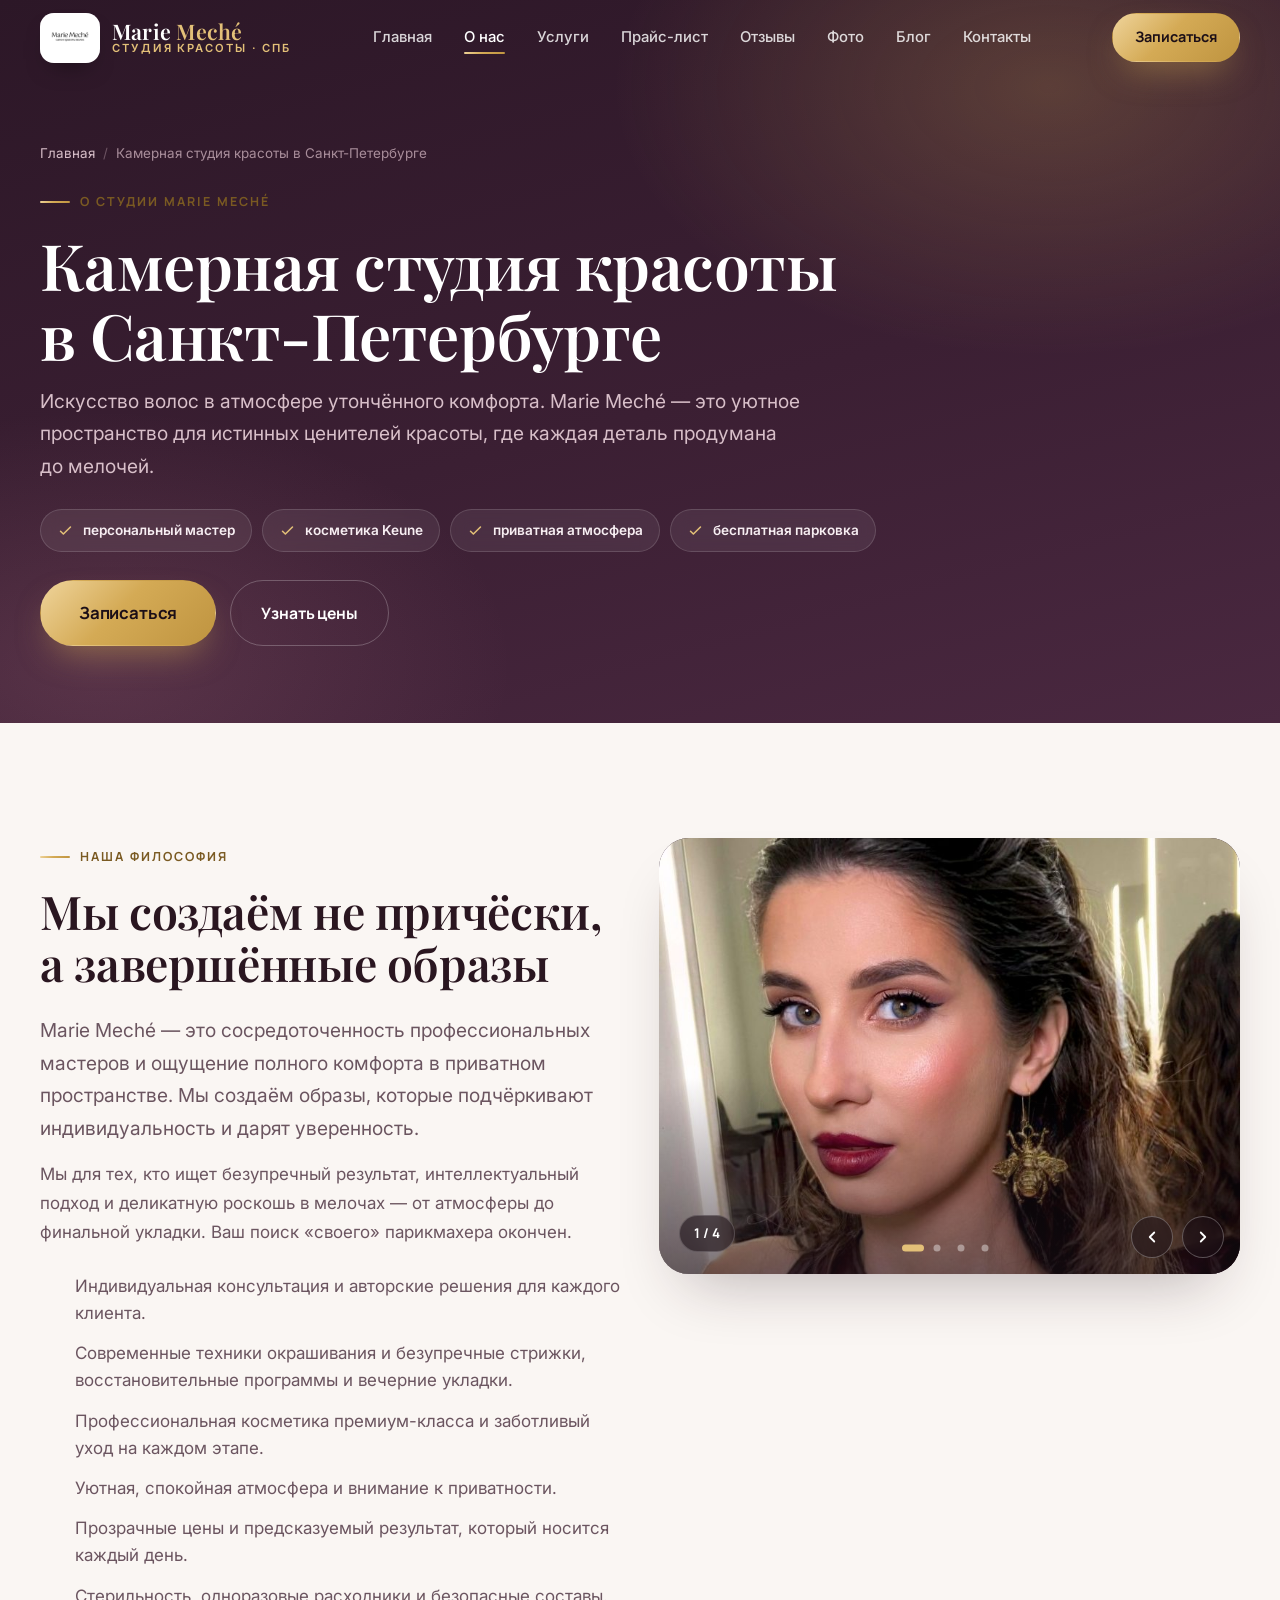
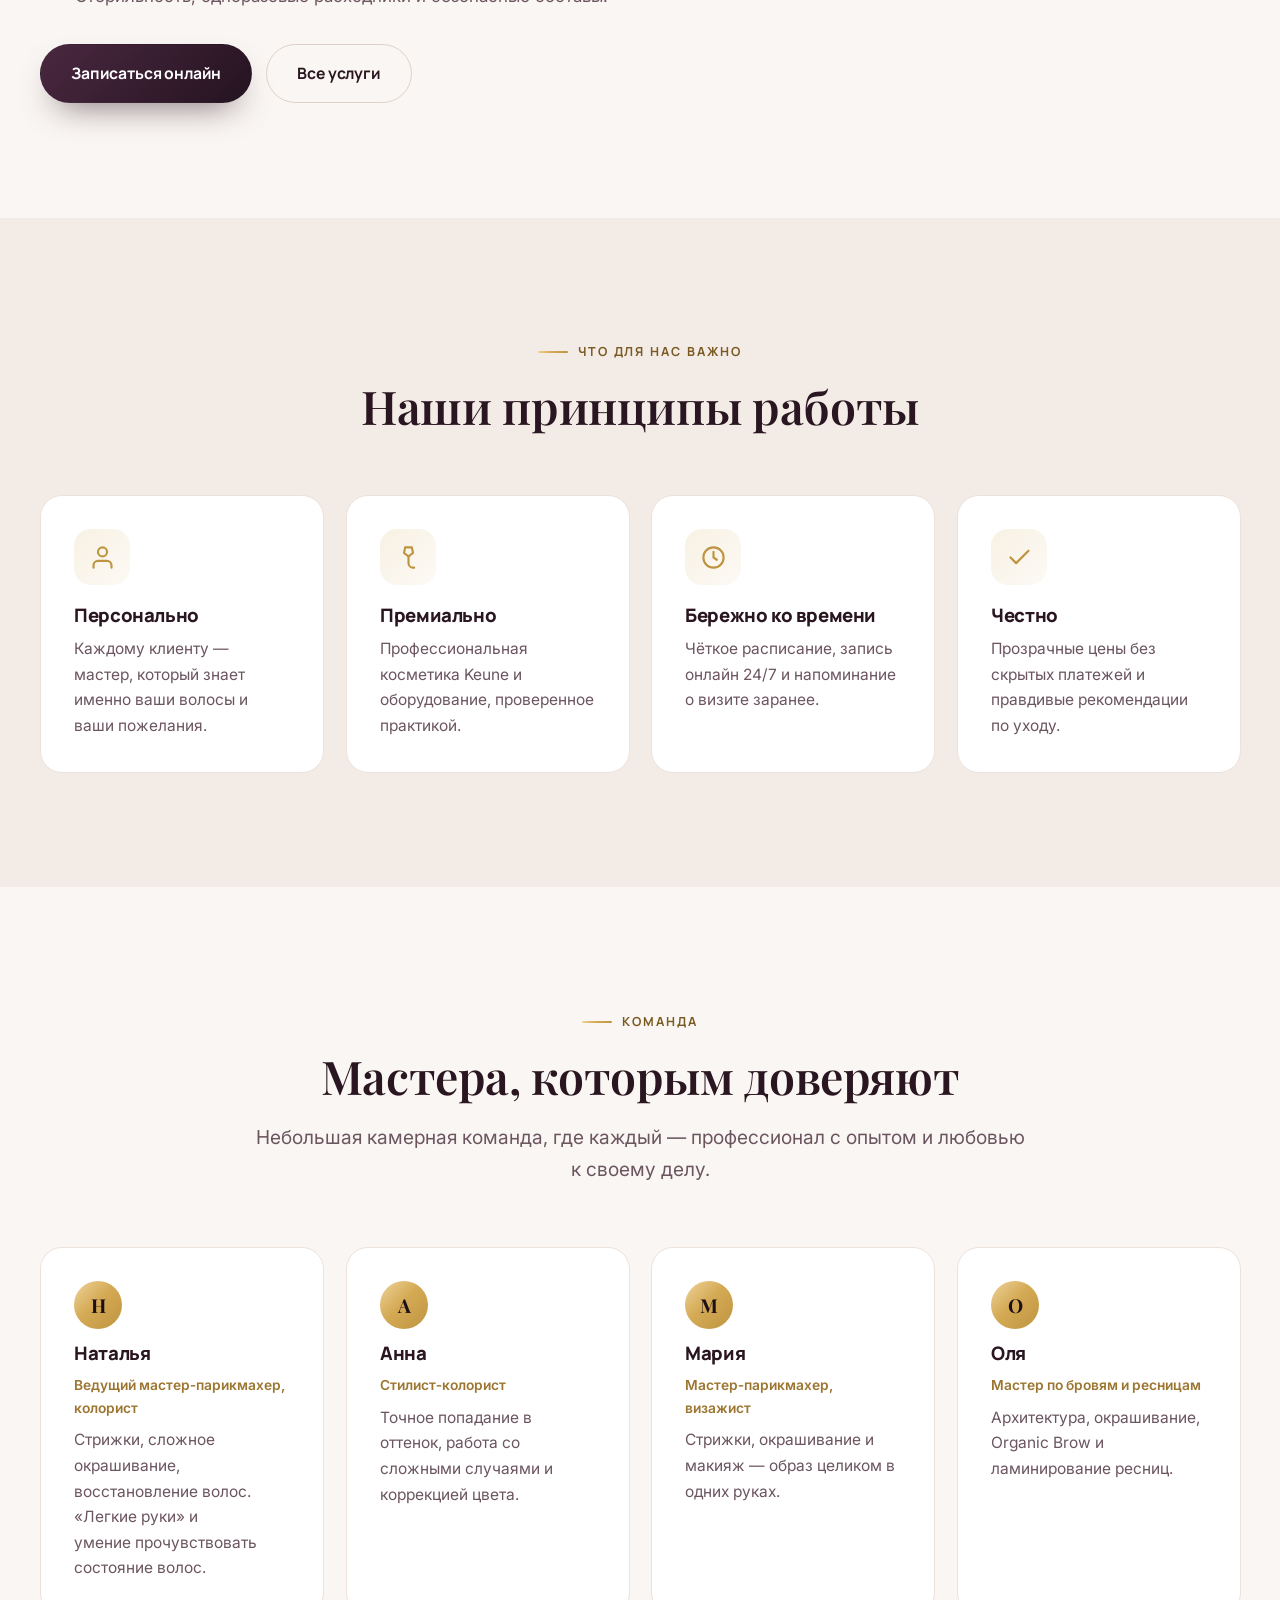
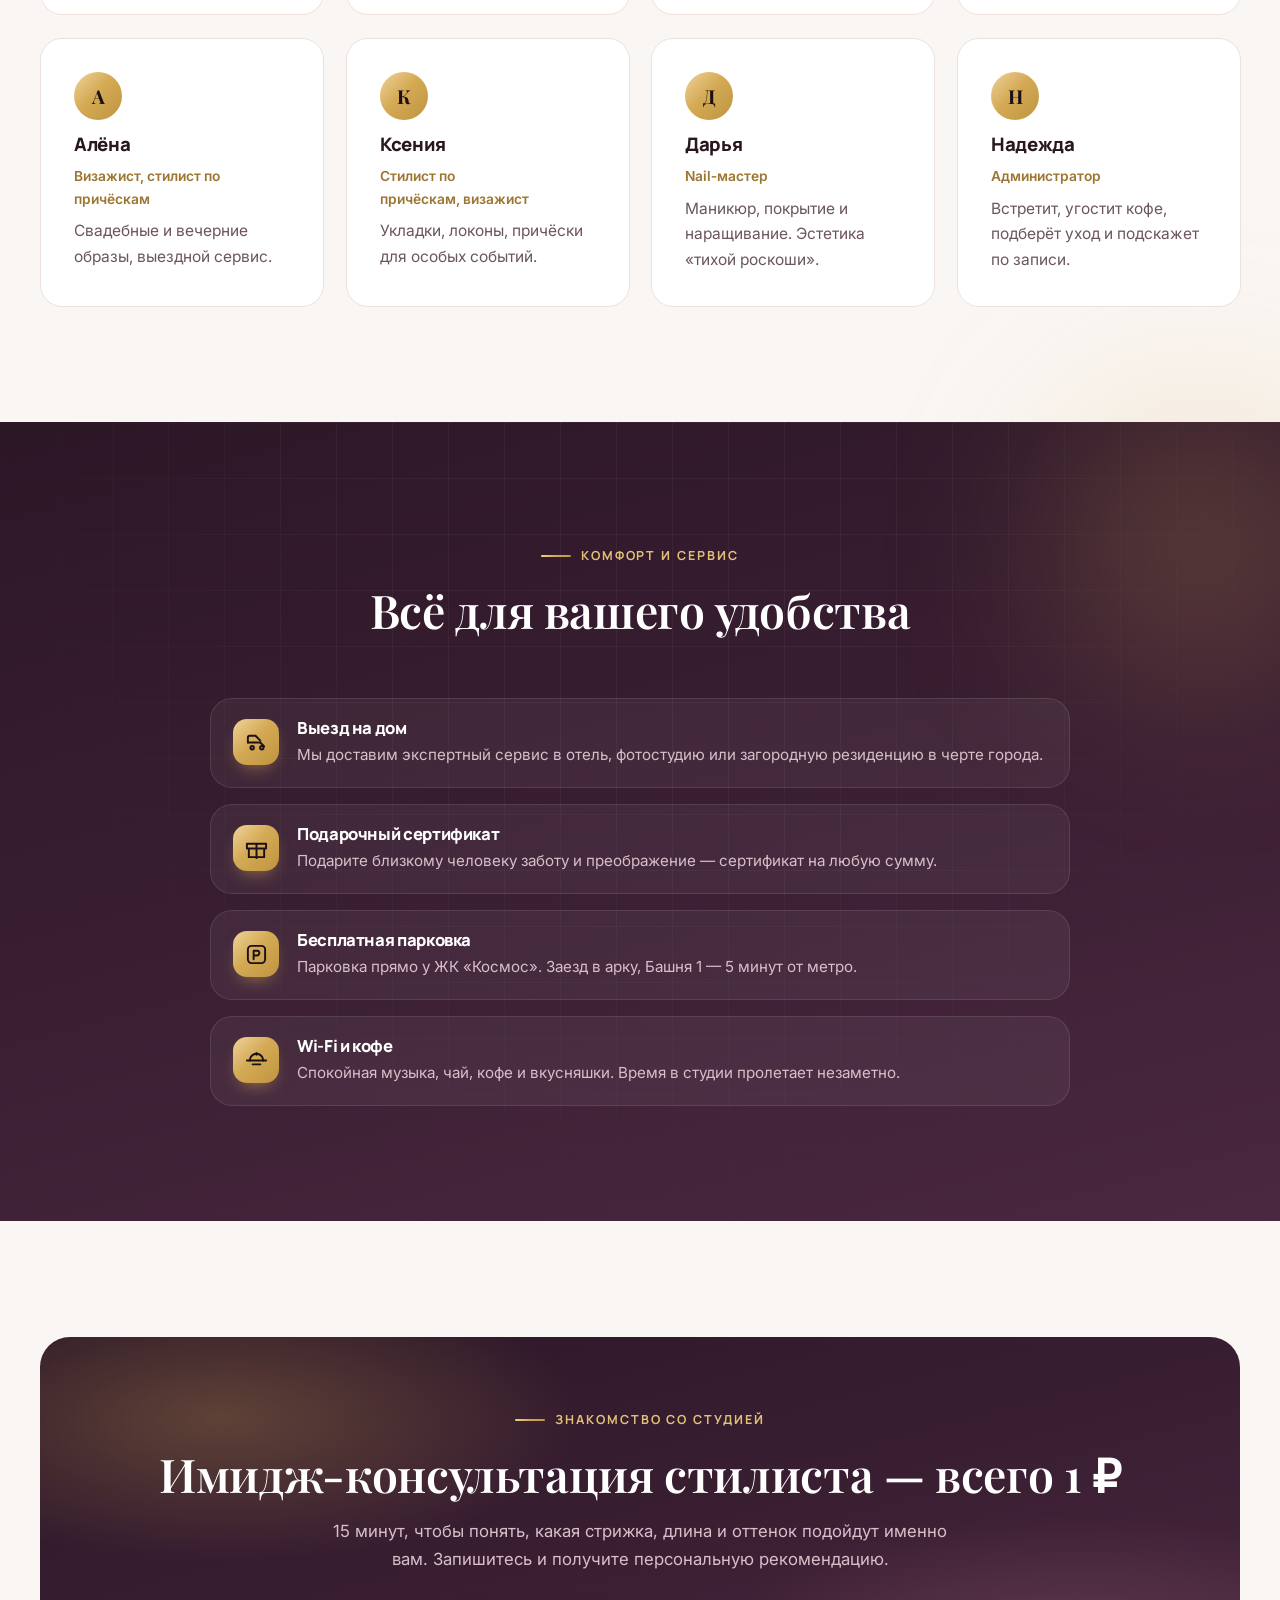
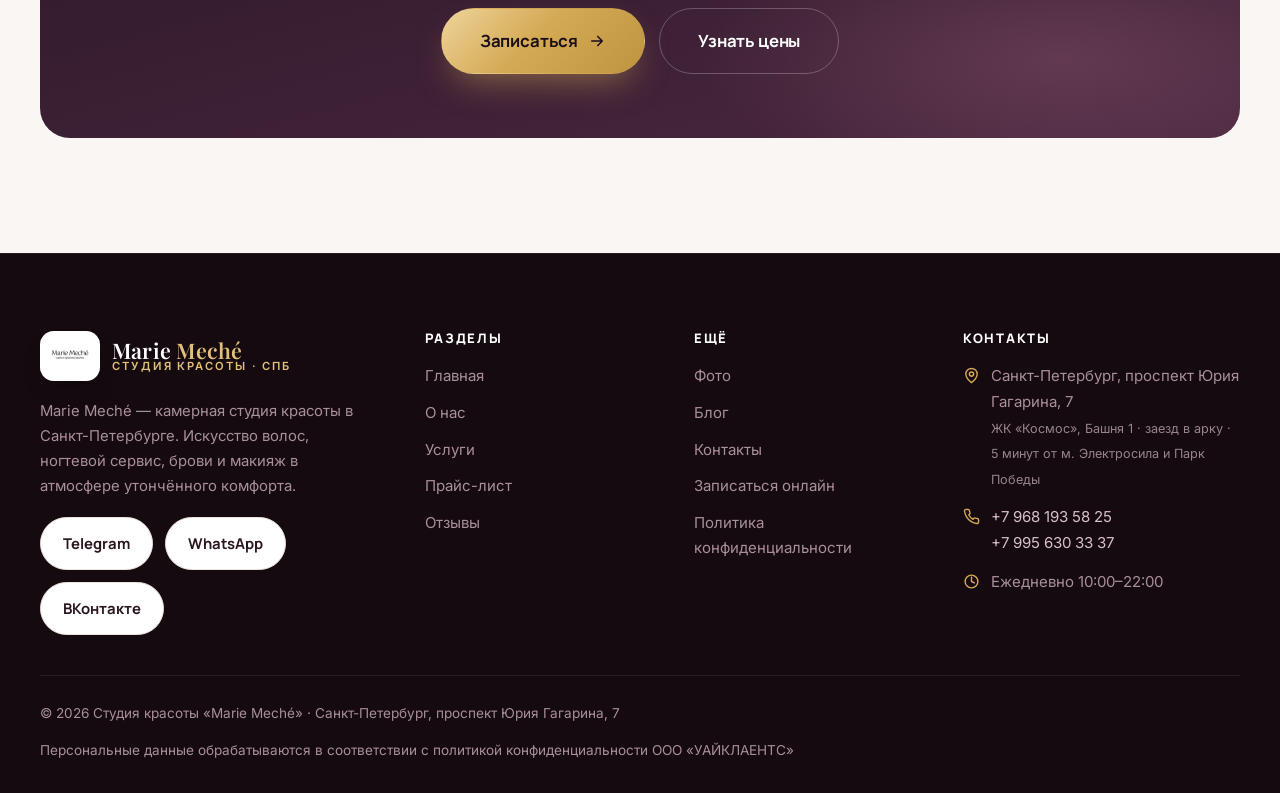
==== about.html @ 07f4637a "Marie Meche beauty studio website: pages, SEO, animations, booking form" ====
<!DOCTYPE html>
<html lang="ru">
<head>
  <meta charset="UTF-8">
  <meta name="viewport" content="width=device-width, initial-scale=1, viewport-fit=cover">
  <title>О студии красоты Marie Meché в Санкт-Петербурге — команда и философия</title>
  <meta name="description" content="О камерной студии красоты Marie Meché: философия, принципы работы, команда мастеров, премиальная косметика Keune, выезд мастера, парковка и сертификаты. Санкт-Петербург, пр. Юрия Гагарина, 7.">
  <meta name="theme-color" content="#1c0f17">
  <link rel="preconnect" href="https://fonts.googleapis.com">
  <link rel="preconnect" href="https://fonts.gstatic.com" crossorigin>
  <link href="https://fonts.googleapis.com/css2?family=Manrope:wght@500;600;700;800&family=Inter:wght@400;500;600;700&family=Playfair+Display:ital,wght@0,500;0,600;0,700;1,500&display=swap" rel="stylesheet">
  <link rel="stylesheet" href="css/style.css?v=20261015">
  <link rel="icon" href="img/logo.png">
  <link rel="apple-touch-icon" href="img/logo.png">
  <link rel="canonical" href="https://system785.github.io/marie-meche/about.html">
  <meta property="og:type" content="website">
  <meta property="og:site_name" content="Marie Meché — студия красоты в Санкт-Петербурге">
  <meta property="og:locale" content="ru_RU">
  <meta property="og:title" content="О студии красоты Marie Meché в Санкт-Петербурге — команда и философия">
  <meta property="og:description" content="О камерной студии красоты Marie Meché: философия, принципы работы, команда мастеров, премиальная косметика Keune, выезд мастера, парковка и сертификаты. Санкт-Петербург, пр. Юрия Гагарина, 7.">
  <meta property="og:url" content="https://system785.github.io/marie-meche/about.html">
  <meta property="og:image" content="https://system785.github.io/marie-meche/img/og-cover.jpg">
  <meta property="og:image:width" content="1200">
  <meta property="og:image:height" content="630">
  <meta property="og:image:alt" content="Студия красоты Marie Meché в Санкт-Петербурге">
  <meta name="twitter:card" content="summary_large_image">
  <meta name="twitter:title" content="О студии красоты Marie Meché в Санкт-Петербурге — команда и философия">
  <meta name="twitter:description" content="О камерной студии красоты Marie Meché: философия, принципы работы, команда мастеров, премиальная косметика Keune, выезд мастера, парковка и сертификаты. Санкт-Петербург, пр. Юрия Гагарина, 7.">
  <meta name="twitter:image" content="https://system785.github.io/marie-meche/img/og-cover.jpg">
  <script type="application/ld+json">
  {
    "@context": "https://schema.org",
    "@type": "AboutPage",
    "url": "https://system785.github.io/marie-meche/about.html",
    "name": "О студии красоты Marie Meché",
    "isPartOf": { "@id": "https://system785.github.io/marie-meche/#website" },
    "about": { "@id": "https://system785.github.io/marie-meche/#salon" }
  }
  </script>
</head>
<body>

<a class="skip-link" href="#main">Перейти к содержанию</a>
<div class="progress-bar" aria-hidden="true"></div>

<header class="header">
  <div class="container">
    <div class="header-inner">
      <a class="brand" href="index.html" aria-label="Marie Meché — студия красоты, на главную">
        <span class="brand-mark"><img src="img/logo.png" alt="Логотип студии красоты Marie Meché" width="46" height="46" decoding="async"></span>
        <span class="brand-text"><span class="brand-name">Marie <span class="accent">Meché</span></span><span class="brand-sub">студия красоты · СПб</span></span>
      </a>
      <nav class="nav" aria-label="Основная навигация">
        <a href="index.html">Главная</a><a href="about.html" class="active">О нас</a><a href="services.html">Услуги</a><a href="price.html">Прайс-лист</a><a href="reviews.html">Отзывы</a><a href="photo.html">Фото</a><a href="blog.html">Блог</a><a href="contacts.html">Контакты</a>
      </nav>
      <div class="header-cta">
        <a class="btn sm" href="request.html">Записаться</a>
        <button class="burger" type="button" aria-label="Открыть меню" aria-expanded="false" aria-controls="drawer">
          <span></span><span></span><span></span>
        </button>
      </div>
    </div>
  </div>
</header>

<nav class="drawer" id="drawer" aria-label="Мобильное меню">
  <a class="drawer-link" href="index.html">Главная</a><a class="drawer-link active" href="about.html">О нас</a><a class="drawer-link" href="services.html">Услуги</a><a class="drawer-link" href="price.html">Прайс-лист</a><a class="drawer-link" href="reviews.html">Отзывы</a><a class="drawer-link" href="photo.html">Фото</a><a class="drawer-link" href="blog.html">Блог</a><a class="drawer-link" href="contacts.html">Контакты</a>
  <a class="btn" href="request.html">Записаться онлайн</a>
  <div class="drawer-contacts">
    <a href="tel:+79681935825">+7 968 193 58 25</a><br>
    <a href="https://t.me/mariemechee">Telegram @mariemechee</a><br>
    <a href="https://wa.me/79956303337">WhatsApp</a>
  </div>
</nav>
<main id="main">
  <section class="page-hero">
    <div class="container">
      <nav class="crumbs" aria-label="Хлебные крошки"><a href="index.html">Главная</a><span class="sep">/</span><span>Камерная студия красоты в Санкт-Петербурге</span></nav>
      <span class="eyebrow">О студии Marie Meché</span>
      <h1>Камерная студия красоты в Санкт-Петербурге</h1>
      <p class="lead">Искусство волос в атмосфере утончённого комфорта. Marie Meché — это уютное пространство для истинных ценителей красоты, где каждая деталь продумана до мелочей.</p>
      <div class="fact-row"><span class="fact"><svg viewBox="0 0 24 24" fill="none" stroke="currentColor" stroke-width="2.2" stroke-linecap="round" stroke-linejoin="round"><path d="m5 13 4 4L19 7"/></svg>персональный мастер</span><span class="fact"><svg viewBox="0 0 24 24" fill="none" stroke="currentColor" stroke-width="2.2" stroke-linecap="round" stroke-linejoin="round"><path d="m5 13 4 4L19 7"/></svg>косметика Keune</span><span class="fact"><svg viewBox="0 0 24 24" fill="none" stroke="currentColor" stroke-width="2.2" stroke-linecap="round" stroke-linejoin="round"><path d="m5 13 4 4L19 7"/></svg>приватная атмосфера</span><span class="fact"><svg viewBox="0 0 24 24" fill="none" stroke="currentColor" stroke-width="2.2" stroke-linecap="round" stroke-linejoin="round"><path d="m5 13 4 4L19 7"/></svg>бесплатная парковка</span></div>
      <div class="btn-row"><a class="btn lg" href="request.html">Записаться</a><a class="btn ghost on-dark" href="price.html">Узнать цены</a></div>
    </div>
  </section>

  <section class="section">
    <div class="container">
      <div class="hostel-block">
        <div>
          <header class="section-head reveal left" style="margin-bottom:24px">
            <span class="eyebrow">Наша философия</span>
            <h2 class="section-title">Мы создаём не причёски, а завершённые образы</h2>
          </header>
          <p class="lead reveal left">Marie Meché — это сосредоточенность профессиональных мастеров и ощущение полного комфорта в приватном пространстве. Мы создаём образы, которые подчёркивают индивидуальность и дарят уверенность.</p>
          <p class="reveal left" style="margin-top:16px;color:var(--ink-2)">Мы для тех, кто ищет безупречный результат, интеллектуальный подход и деликатную роскошь в мелочах — от атмосферы до финальной укладки. Ваш поиск «своего» парикмахера окончен.</p>
          <ul class="check-list reveal left" data-stagger style="margin-top:26px"><li class='reveal right'>Индивидуальная консультация и авторские решения для каждого клиента.</li><li class='reveal right'>Современные техники окрашивания и безупречные стрижки, восстановительные программы и вечерние укладки.</li><li class='reveal right'>Профессиональная косметика премиум-класса и заботливый уход на каждом этапе.</li><li class='reveal right'>Уютная, спокойная атмосфера и внимание к приватности.</li><li class='reveal right'>Прозрачные цены и предсказуемый результат, который носится каждый день.</li><li class='reveal right'>Стерильность, одноразовые расходники и безопасные составы.</li></ul>
          <div class="btn-row reveal left" style="--d:220ms">
            <a class="btn dark-btn" href="request.html">Записаться онлайн</a>
            <a class="btn ghost" href="services.html">Все услуги</a>
          </div>
        </div>
        <div class="gallery reveal right" style="--d:160ms">
          <div class="gallery-track">
            <div class="gallery-slide"><img src="img/salon-3.jpg" alt="Интерьер студии красоты Marie Meché" loading="lazy"></div>
            <div class="gallery-slide"><img src="img/salon-5.jpg" alt="Рабочее место мастера в Marie Meché" loading="lazy"></div>
            <div class="gallery-slide"><img src="img/salon-6.jpg" alt="Зона красоты студии Marie Meché" loading="lazy"></div>
            <div class="gallery-slide"><img src="img/salon-1.jpg" alt="Атмосфера студии Marie Meché" loading="lazy"></div>
          </div>
          <span class="gallery-count">1 / 4</span>
          <div class="gallery-dots"></div>
          <div class="gallery-nav">
            <button class="g-btn g-prev" type="button" aria-label="Предыдущий слайд"><svg viewBox="0 0 24 24" fill="none" stroke="currentColor" stroke-width="2.4" stroke-linecap="round" stroke-linejoin="round"><path d="m15 18-6-6 6-6"/></svg></button>
            <button class="g-btn g-next" type="button" aria-label="Следующий слайд"><svg viewBox="0 0 24 24" fill="none" stroke="currentColor" stroke-width="2.4" stroke-linecap="round" stroke-linejoin="round"><path d="m9 6 6 6-6 6"/></svg></button>
          </div>
        </div>
      </div>
    </div>
  </section>

  <section class="section alt">
    <div class="container">
      <header class="section-head center reveal">
        <span class="eyebrow center">Что для нас важно</span>
        <h2 class="section-title">Наши принципы работы</h2>
      </header>
      <div class="grid grid-4" data-stagger">
        <article class="card reveal"><span class="icon"><svg viewBox="0 0 24 24" fill="none" stroke="currentColor" stroke-width="1.9" stroke-linecap="round" stroke-linejoin="round"><path d="M20 21v-2a4 4 0 0 0-4-4H8a4 4 0 0 0-4 4v2"/><circle cx="12" cy="7" r="4"/></svg></span><h3>Персонально</h3><p>Каждому клиенту — мастер, который знает именно ваши волосы и ваши пожелания.</p></article>
        <article class="card reveal"><span class="icon"><svg viewBox="0 0 24 24" fill="none" stroke="currentColor" stroke-width="1.9" stroke-linecap="round" stroke-linejoin="round"><path d="M9 3h6l1 5-4 3-4-3 1-5Z"/><path d="M12 11v6a4 4 0 0 0 4 4h1"/></svg></span><h3>Премиально</h3><p>Профессиональная косметика Keune и оборудование, проверенное практикой.</p></article>
        <article class="card reveal"><span class="icon"><svg viewBox="0 0 24 24" fill="none" stroke="currentColor" stroke-width="1.9" stroke-linecap="round" stroke-linejoin="round"><circle cx="12" cy="12" r="9"/><path d="M12 7v5l3 2"/></svg></span><h3>Бережно ко времени</h3><p>Чёткое расписание, запись онлайн 24/7 и напоминание о визите заранее.</p></article>
        <article class="card reveal"><span class="icon"><svg viewBox="0 0 24 24" fill="none" stroke="currentColor" stroke-width="1.9" stroke-linecap="round" stroke-linejoin="round"><path d="M20 6 9 17l-5-5"/></svg></span><h3>Честно</h3><p>Прозрачные цены без скрытых платежей и правдивые рекомендации по уходу.</p></article>
      </div>
    </div>
  </section>

  <section class="section">
    <div class="container">
      <header class="section-head center reveal">
        <span class="eyebrow center">Команда</span>
        <h2 class="section-title">Мастера, которым доверяют</h2>
        <p class="lead">Небольшая камерная команда, где каждый — профессионал с опытом и любовью к своему делу.</p>
      </header>
      <div class="grid grid-4" data-stagger><article class="card reveal">
          <span class="review-ava" style="margin-bottom:14px">Н</span>
          <h3>Наталья</h3>
          <p style="color:var(--amber-700);font-weight:600;font-size:.86rem;margin-bottom:8px">Ведущий мастер‑парикмахер, колорист</p>
          <p>Стрижки, сложное окрашивание, восстановление волос. «Легкие руки» и умение прочувствовать состояние волос.</p>
        </article><article class="card reveal">
          <span class="review-ava" style="margin-bottom:14px">А</span>
          <h3>Анна</h3>
          <p style="color:var(--amber-700);font-weight:600;font-size:.86rem;margin-bottom:8px">Стилист‑колорист</p>
          <p>Точное попадание в оттенок, работа со сложными случаями и коррекцией цвета.</p>
        </article><article class="card reveal">
          <span class="review-ava" style="margin-bottom:14px">М</span>
          <h3>Мария</h3>
          <p style="color:var(--amber-700);font-weight:600;font-size:.86rem;margin-bottom:8px">Мастер‑парикмахер, визажист</p>
          <p>Стрижки, окрашивание и макияж — образ целиком в одних руках.</p>
        </article><article class="card reveal">
          <span class="review-ava" style="margin-bottom:14px">О</span>
          <h3>Оля</h3>
          <p style="color:var(--amber-700);font-weight:600;font-size:.86rem;margin-bottom:8px">Мастер по бровям и ресницам</p>
          <p>Архитектура, окрашивание, Organic Brow и ламинирование ресниц.</p>
        </article><article class="card reveal">
          <span class="review-ava" style="margin-bottom:14px">А</span>
          <h3>Алёна</h3>
          <p style="color:var(--amber-700);font-weight:600;font-size:.86rem;margin-bottom:8px">Визажист, стилист по причёскам</p>
          <p>Свадебные и вечерние образы, выездной сервис.</p>
        </article><article class="card reveal">
          <span class="review-ava" style="margin-bottom:14px">К</span>
          <h3>Ксения</h3>
          <p style="color:var(--amber-700);font-weight:600;font-size:.86rem;margin-bottom:8px">Стилист по причёскам, визажист</p>
          <p>Укладки, локоны, причёски для особых событий.</p>
        </article><article class="card reveal">
          <span class="review-ava" style="margin-bottom:14px">Д</span>
          <h3>Дарья</h3>
          <p style="color:var(--amber-700);font-weight:600;font-size:.86rem;margin-bottom:8px">Nail‑мастер</p>
          <p>Маникюр, покрытие и наращивание. Эстетика «тихой роскоши».</p>
        </article><article class="card reveal">
          <span class="review-ava" style="margin-bottom:14px">Н</span>
          <h3>Надежда</h3>
          <p style="color:var(--amber-700);font-weight:600;font-size:.86rem;margin-bottom:8px">Администратор</p>
          <p>Встретит, угостит кофе, подберёт уход и подскажет по записи.</p>
        </article></div>
    </div>
  </section>

  <section class="section dark grid-texture">
    <span class="glow amber" style="width:400px;height:400px;top:-80px;right:-120px;" aria-hidden="true"></span>
    <div class="container">
      <header class="section-head center reveal">
        <span class="eyebrow center">Комфорт и сервис</span>
        <h2 class="section-title">Всё для вашего удобства</h2>
      </header>
      <div class="feature-list" data-stagger style="max-width:860px;margin-inline:auto"><div class="feature reveal">
          <span class="feature-icon"><svg viewBox="0 0 24 24" fill="none" stroke="currentColor" stroke-width="2" stroke-linecap="round" stroke-linejoin="round"><path d="M3 12h13l4 4"/><path d="M3 12V7a2 2 0 0 1 2-2h6l5 5"/><circle cx="7.5" cy="17.5" r="1.8"/><circle cx="17.5" cy="17.5" r="1.8"/></svg></span>
          <div><h3>Выезд на дом</h3><p>Мы доставим экспертный сервис в отель, фотостудию или загородную резиденцию в черте города.</p></div>
        </div><div class="feature reveal">
          <span class="feature-icon"><svg viewBox="0 0 24 24" fill="none" stroke="currentColor" stroke-width="2" stroke-linecap="round" stroke-linejoin="round"><path d="M20 12v9H4v-9M2 7h20v5H2zM12 22V7"/></svg></span>
          <div><h3>Подарочный сертификат</h3><p>Подарите близкому человеку заботу и преображение — сертификат на любую сумму.</p></div>
        </div><div class="feature reveal">
          <span class="feature-icon"><svg viewBox="0 0 24 24" fill="none" stroke="currentColor" stroke-width="2" stroke-linecap="round" stroke-linejoin="round"><rect x="3" y="3" width="18" height="18" rx="4"/><path d="M9 17V8h3.5a2.5 2.5 0 0 1 0 5H9"/></svg></span>
          <div><h3>Бесплатная парковка</h3><p>Парковка прямо у ЖК «Космос». Заезд в арку, Башня 1 — 5 минут от метро.</p></div>
        </div><div class="feature reveal">
          <span class="feature-icon"><svg viewBox="0 0 24 24" fill="none" stroke="currentColor" stroke-width="2" stroke-linecap="round" stroke-linejoin="round"><path d="M5 12a7 7 0 0 1 14 0"/><path d="M2 12h20"/><path d="M8 16h8"/><path d="M12 4v2"/></svg></span>
          <div><h3>Wi-Fi и кофе</h3><p>Спокойная музыка, чай, кофе и вкусняшки. Время в студии пролетает незаметно.</p></div>
        </div></div>
    </div>
  </section>

  <section class="section">
    <div class="container">
      <div class="cta-band reveal zoom">
        <span class="eyebrow center">Знакомство со студией</span>
        <h2>Имидж-консультация стилиста — всего 1 ₽</h2>
        <p>15 минут, чтобы понять, какая стрижка, длина и оттенок подойдут именно вам. Запишитесь и получите персональную рекомендацию.</p>
        <div class="btn-row center">
          <a class="btn lg" href="request.html">Записаться
            <svg viewBox="0 0 24 24" fill="none" stroke="currentColor" stroke-width="2.2" stroke-linecap="round" stroke-linejoin="round"><path d="M5 12h14M13 6l6 6-6 6"/></svg>
          </a>
          <a class="btn lg ghost on-dark" href="price.html">Узнать цены</a>
        </div>
      </div>
    </div>
  </section>
</main>

<footer class="footer">
  <div class="container">
    <div class="footer-grid">
      <div>
        <a class="brand" href="index.html" aria-label="Marie Meché — студия красоты, на главную">
        <span class="brand-mark"><img src="img/logo.png" alt="Логотип студии красоты Marie Meché" width="46" height="46" decoding="async"></span>
        <span class="brand-text"><span class="brand-name">Marie <span class="accent">Meché</span></span><span class="brand-sub">студия красоты · СПб</span></span>
      </a>
        <p class="footer-about">Marie Meché — камерная студия красоты в Санкт-Петербурге. Искусство волос, ногтевой сервис, брови и макияж в атмосфере утончённого комфорта.</p>
        <div class="socials" style="margin-top:18px">
          <a class="social-btn" href="https://t.me/mariemechee" target="_blank" rel="noopener">Telegram</a>
          <a class="social-btn" href="https://wa.me/79956303337" target="_blank" rel="noopener">WhatsApp</a>
          <a class="social-btn" href="https://vk.ru/marie_meche" target="_blank" rel="noopener">ВКонтакте</a>
        </div>
      </div>

      <div>
        <h3>Разделы</h3>
        <div class="footer-links"><a href="index.html">Главная</a><a href="about.html">О нас</a><a href="services.html">Услуги</a><a href="price.html">Прайс-лист</a><a href="reviews.html">Отзывы</a></div>
      </div>

      <div>
        <h3>Ещё</h3>
        <div class="footer-links"><a href="photo.html">Фото</a><a href="blog.html">Блог</a><a href="contacts.html">Контакты</a><a href="request.html">Записаться онлайн</a><a href="privacy.html">Политика конфиденциальности</a></div>
      </div>

      <div>
        <h3>Контакты</h3>
        <div class="footer-contact">
          <div class="fc-row">
            <svg viewBox="0 0 24 24" fill="none" stroke="currentColor" stroke-width="2" stroke-linecap="round" stroke-linejoin="round"><path d="M20 10c0 6-8 12-8 12s-8-6-8-12a8 8 0 0 1 16 0Z"/><circle cx="12" cy="10" r="3"/></svg>
            <span>Санкт-Петербург, проспект Юрия Гагарина, 7<br><span class="muted" style="font-size:.84em">ЖК «Космос», Башня 1 · заезд в арку · 5 минут от м. Электросила и Парк Победы</span></span>
          </div>
          <div class="fc-row">
            <svg viewBox="0 0 24 24" fill="none" stroke="currentColor" stroke-width="2" stroke-linecap="round" stroke-linejoin="round"><path d="M22 16.9v3a2 2 0 0 1-2.2 2 19.8 19.8 0 0 1-8.6-3.1 19.5 19.5 0 0 1-6-6A19.8 19.8 0 0 1 2.1 4.2 2 2 0 0 1 4.1 2h3a2 2 0 0 1 2 1.7c.1 1 .4 1.9.7 2.8a2 2 0 0 1-.5 2.1L8.1 9.9a16 16 0 0 0 6 6l1.3-1.3a2 2 0 0 1 2.1-.4c.9.3 1.8.6 2.8.7a2 2 0 0 1 1.7 2Z"/></svg>
            <span><a href="tel:+79681935825">+7 968 193 58 25</a><br><a href="tel:+79956303337">+7 995 630 33 37</a></span>
          </div>
          <div class="fc-row">
            <svg viewBox="0 0 24 24" fill="none" stroke="currentColor" stroke-width="2" stroke-linecap="round" stroke-linejoin="round"><path d="M12 6v6l4 2"/><circle cx="12" cy="12" r="9"/></svg>
            <span>Ежедневно 10:00–22:00</span>
          </div>
        </div>
      </div>
    </div>

    <div class="footer-bottom">
      <span>© <span data-year>2026</span> Студия красоты «Marie Meché» · Санкт-Петербург, проспект Юрия Гагарина, 7</span>
      <span>Персональные данные обрабатываются в соответствии с <a href="privacy.html">политикой конфиденциальности</a> ООО «УАЙКЛАЕНТС»</span>
    </div>
  </div>
</footer>

<div class="float-cta" aria-label="Быстрая запись">
  <a class="btn" href="request.html">Записаться</a>
  <a class="btn ghost" href="tel:+79681935825">Позвонить</a>
</div>

<button class="to-top" type="button" aria-label="Наверх">
  <svg viewBox="0 0 24 24" fill="none" stroke="currentColor" stroke-width="2.4" stroke-linecap="round" stroke-linejoin="round"><path d="m6 15 6-6 6 6"/></svg>
</button>

<script src="js/main.js?v=20261015"></script>
</body>
</html>
---- css/style.css ----
/* ==========================================================================
   MARIE MECHÉ — студия красоты · Санкт-Петербург
   Палитра: глубокий сливовый + шампанское золото
   ========================================================================== */

/* ---------- 1. Токены ---------- */
:root {
  /* Слива / основной тёмный */
  --night-950: #150a10;
  --night-900: #1c0f17;
  --night-850: #241320;
  --night-800: #2c1727;
  --night-700: #3b1f33;
  --night-600: #4a2840;
  --night-500: #5c334f;

  /* Золото — акцент */
  --amber-800: #7a5a22;
  --amber-700: #9c7630;
  --amber-600: #bf9440;
  --amber-500: #d4aa55;
  --amber-400: #e3c078;
  --amber-300: #efd49b;

  /* Розовый/пудровый вторичный */
  --sky-500: #c47e93;
  --sky-400: #dba3b3;

  /* Светлые поверхности */
  --bg: #faf6f3;
  --bg-2: #f3ebe6;
  --surface: #ffffff;
  --surface-2: #fdfaf8;
  --line: #ece1db;
  --line-strong: #ded0c8;

  /* Текст */
  --ink: #2a1620;
  --ink-2: #6b5560;
  --ink-3: #97848d;
  --on-dark: #f7eef2;
  --on-dark-2: #d8bfc9;
  --on-dark-3: #a98e9b;

  /* Градиенты */
  --grad-amber: linear-gradient(135deg, #efd49b 0%, #d4aa55 45%, #bf9440 100%);
  --grad-night: linear-gradient(165deg, #2c1727 0%, #3b1f33 55%, #4a2840 100%);
  --grad-sky: linear-gradient(135deg, #dba3b3, #c47e93);
  --grad-ink: linear-gradient(135deg, #4a2840, #241320);

  /* Тени */
  --sh-sm: 0 2px 8px -2px rgba(42, 22, 32, .08);
  --sh-md: 0 14px 34px -14px rgba(42, 22, 32, .18);
  --sh-lg: 0 32px 64px -28px rgba(42, 22, 32, .32);
  --sh-amber: 0 16px 34px -12px rgba(212, 170, 85, .55);
  --sh-dark: 0 30px 70px -30px rgba(0, 0, 0, .75);

  /* Форма */
  --r-sm: 12px;
  --r-md: 16px;
  --r-lg: 22px;
  --r-xl: 30px;
  --r-pill: 999px;

  /* Кинематографичная кривая */
  --ease: cubic-bezier(.16, 1, .3, 1);
  --ease-back: cubic-bezier(.34, 1.56, .64, 1);

  --container: 1200px;
  --header-h: 76px;

  --font-display: "Manrope", "Segoe UI", system-ui, sans-serif;
  --font-body: "Inter", "Segoe UI", system-ui, -apple-system, sans-serif;
  --font-serif: "Playfair Display", "Georgia", "Times New Roman", serif;
}

/* ---------- 2. Сброс и база ---------- */
*,
*::before,
*::after { box-sizing: border-box; }

* { margin: 0; }

html {
  -webkit-text-size-adjust: 100%;
  scroll-behavior: smooth;
  scroll-padding-top: calc(var(--header-h) + 16px);
  overflow-x: hidden;
}

body {
  font-family: var(--font-body);
  font-size: 17px;
  line-height: 1.7;
  color: var(--ink);
  background: var(--bg);
  -webkit-font-smoothing: antialiased;
  -moz-osx-font-smoothing: grayscale;
  overflow-x: hidden;
  animation: pageIn .7s var(--ease) both;
}

@keyframes pageIn {
  from { opacity: 0; transform: translateY(10px); }
  to   { opacity: 1; transform: none; }
}

img, svg, picture, video { display: block; max-width: 100%; }

a { color: inherit; text-decoration: none; }

button, input, select, textarea { font: inherit; color: inherit; }

ul, ol { padding: 0; list-style: none; }

::selection { background: var(--amber-400); color: var(--night-900); }

/* Аккуратный скроллбар */
::-webkit-scrollbar { width: 11px; height: 11px; }
::-webkit-scrollbar-track { background: var(--bg-2); }
::-webkit-scrollbar-thumb {
  background: linear-gradient(var(--night-600), var(--night-800));
  border-radius: 99px;
  border: 3px solid var(--bg-2);
}
::-webkit-scrollbar-thumb:hover { background: var(--amber-500); }

/* ---------- 3. Типографика ---------- */
h1, h2, h3, h4, h5 {
  font-family: var(--font-display);
  font-weight: 800;
  line-height: 1.12;
  letter-spacing: -.022em;
  color: var(--ink);
  text-wrap: balance;
}

h1 { font-size: clamp(2.15rem, 5.4vw, 4rem); }
h2 { font-size: clamp(1.75rem, 3.9vw, 2.9rem); }
h3 { font-size: clamp(1.2rem, 2.2vw, 1.5rem); }
h4 { font-size: 1.1rem; }

p { text-wrap: pretty; }

strong { font-weight: 700; color: var(--ink); }

.eyebrow {
  display: inline-flex;
  align-items: center;
  gap: 10px;
  font-family: var(--font-display);
  font-size: .78rem;
  font-weight: 700;
  letter-spacing: .16em;
  text-transform: uppercase;
  color: var(--amber-800);
  margin-bottom: 18px;
}
.eyebrow::before {
  content: "";
  width: 30px;
  height: 2px;
  background: var(--grad-amber);
  border-radius: 2px;
}
.eyebrow.center { justify-content: center; }

.accent { color: var(--amber-500); }
.lead {
  font-size: clamp(1.02rem, 1.5vw, 1.2rem);
  line-height: 1.7;
  color: var(--ink-2);
}

.section-title { margin-bottom: 18px; }
.section-head { max-width: 780px; margin-bottom: clamp(38px, 5vw, 62px); }
.section-head.center { margin-inline: auto; text-align: center; }
.section-head.center .lead { margin-inline: auto; }

/* ---------- 4. Раскладка ---------- */
.container {
  width: min(var(--container), 100% - 44px);
  margin-inline: auto;
}
.container.narrow { width: min(860px, 100% - 44px); }

.section { padding: clamp(68px, 9vw, 128px) 0; position: relative; }
.section.tight { padding: clamp(50px, 6vw, 84px) 0; }

.dark {
  background: var(--grad-night);
  color: var(--on-dark-2);
}
.dark h1, .dark h2, .dark h3, .dark h4, .dark strong { color: #fff; }
.dark .lead { color: var(--on-dark-2); }
.dark .eyebrow { color: var(--amber-400); }

.alt { background: var(--bg-2); }

/* Декоративные «совиные» глаза / свечения */
.glow {
  position: absolute;
  border-radius: 50%;
  filter: blur(90px);
  opacity: .5;
  pointer-events: none;
  z-index: 0;
}
.glow.amber { background: radial-gradient(circle, rgba(212,170,85,.75), transparent 68%); }
.glow.sky   { background: radial-gradient(circle, rgba(196,126,147,.6), transparent 68%); }

.section > .container { position: relative; z-index: 1; }

/* Тонкая сетка-текстура */
.grid-texture::before {
  content: "";
  position: absolute;
  inset: 0;
  background-image:
    linear-gradient(rgba(255,255,255,.045) 1px, transparent 1px),
    linear-gradient(90deg, rgba(255,255,255,.045) 1px, transparent 1px);
  background-size: 56px 56px;
  mask-image: radial-gradient(ellipse at 50% 0%, #000 30%, transparent 78%);
  pointer-events: none;
}

/* ---------- 5. Кнопки ---------- */
.btn {
  --btn-bg: var(--grad-amber);
  display: inline-flex;
  align-items: center;
  justify-content: center;
  gap: 10px;
  padding: 15px 30px;
  border: 1px solid transparent;
  border-radius: var(--r-pill);
  background: var(--btn-bg);
  color: var(--night-900);
  font-family: var(--font-display);
  font-weight: 700;
  font-size: .98rem;
  letter-spacing: -.01em;
  cursor: pointer;
  position: relative;
  overflow: hidden;
  isolation: isolate;
  transition: transform .45s var(--ease), box-shadow .45s var(--ease), background .4s var(--ease), color .3s;
  box-shadow: var(--sh-amber);
}
.btn svg { width: 18px; height: 18px; flex: none; }
.btn::after {
  content: "";
  position: absolute;
  inset: 0;
  z-index: -1;
  background: linear-gradient(120deg, transparent 25%, rgba(255,255,255,.55) 50%, transparent 75%);
  transform: translateX(-120%);
  transition: transform .8s var(--ease);
}
.btn:hover { transform: translateY(-3px); box-shadow: 0 22px 40px -14px rgba(212,170,85,.7); }
.btn:hover::after { transform: translateX(120%); }
.btn:active { transform: translateY(-1px) scale(.985); }

.btn.ghost {
  --btn-bg: transparent;
  color: var(--ink);
  border-color: var(--line-strong);
  box-shadow: none;
  background: transparent;
}
.btn.ghost:hover {
  border-color: var(--amber-500);
  color: var(--amber-700);
  box-shadow: 0 12px 26px -14px rgba(212,170,85,.6);
  background: rgba(212,170,85,.07);
}

.dark .btn.ghost,
.btn.ghost.on-dark {
  color: #fff;
  border-color: rgba(255,255,255,.24);
}
.dark .btn.ghost:hover,
.btn.ghost.on-dark:hover {
  background: rgba(255,255,255,.09);
  border-color: var(--amber-400);
  color: var(--amber-300);
}

.btn.dark-btn {
  --btn-bg: var(--grad-ink);
  color: #fff;
  box-shadow: 0 16px 34px -16px rgba(42,22,32,.7);
}
.btn.dark-btn:hover { box-shadow: 0 22px 44px -18px rgba(42,22,32,.8); }

.btn.sm { padding: 11px 22px; font-size: .9rem; }
.btn.lg { padding: 18px 38px; font-size: 1.05rem; }
.btn.block { width: 100%; }

.btn-row {
  display: flex;
  flex-wrap: wrap;
  gap: 14px;
  margin-top: 34px;
}
.btn-row.center { justify-content: center; }

/* Ссылка-стрелка */
.link-arrow {
  display: inline-flex;
  align-items: center;
  gap: 8px;
  font-family: var(--font-display);
  font-weight: 700;
  font-size: .95rem;
  color: var(--amber-600);
  transition: gap .35s var(--ease), color .3s;
}
.link-arrow svg { width: 17px; height: 17px; transition: transform .35s var(--ease); }
.link-arrow:hover { gap: 13px; color: var(--amber-500); }
.link-arrow:hover svg { transform: translateX(3px); }

/* ---------- 6. Шапка ---------- */
.progress-bar {
  position: fixed;
  top: 0; left: 0;
  height: 3px;
  width: 100%;
  transform-origin: 0 50%;
  transform: scaleX(0);
  background: var(--grad-amber);
  z-index: 200;
  box-shadow: 0 0 12px rgba(212,170,85,.7);
}

.header {
  position: fixed;
  top: 0; left: 0; right: 0;
  z-index: 150;
  height: var(--header-h);
  display: flex;
  align-items: center;
  transition: background .45s var(--ease), box-shadow .45s var(--ease), height .45s var(--ease), border-color .45s;
  border-bottom: 1px solid transparent;
}
.header::before {
  content: "";
  position: absolute;
  inset: 0;
  background: rgba(28, 15, 23, .72);
  backdrop-filter: blur(16px) saturate(150%);
  -webkit-backdrop-filter: blur(16px) saturate(150%);
  opacity: 0;
  transition: opacity .45s var(--ease);
}
.header.solid { border-bottom-color: rgba(255,255,255,.08); box-shadow: 0 12px 40px -24px rgba(0,0,0,.9); }
.header.solid::before { opacity: 1; }
.header > .container { position: relative; z-index: 2; }

.header-inner {
  display: flex;
  align-items: center;
  justify-content: space-between;
  gap: 20px;
}

.brand {
  display: inline-flex;
  align-items: center;
  gap: 12px;
  flex: none;
}
.brand-mark {
  height: 50px;
  padding: 6px 11px;
  border-radius: 14px;
  background: #fff;
  display: grid;
  place-items: center;
  box-shadow: 0 12px 26px -14px rgba(0,0,0,.65), 0 0 0 1px rgba(255,255,255,.28) inset;
  transition: transform .5s var(--ease-back);
}
.brand:hover .brand-mark { transform: translateY(-1px) scale(1.05); }
.brand-mark img { height: 38px; width: auto; display: block; }
.brand-text { display: flex; flex-direction: column; line-height: 1.05; }
.brand-sub {
  font-size: .7rem;
  letter-spacing: .17em;
  text-transform: uppercase;
  color: var(--amber-400);
  font-weight: 600;
}

.nav { display: flex; align-items: center; gap: 4px; }
.nav a {
  position: relative;
  padding: 9px 14px;
  border-radius: var(--r-pill);
  font-size: .93rem;
  font-weight: 500;
  color: rgba(255,255,255,.82);
  transition: color .3s, background .3s;
  white-space: nowrap;
}
.nav a::after {
  content: "";
  position: absolute;
  left: 14px; right: 14px; bottom: 5px;
  height: 2px;
  background: var(--grad-amber);
  border-radius: 2px;
  transform: scaleX(0);
  transform-origin: left;
  transition: transform .4s var(--ease);
}
.nav a:hover { color: #fff; }
.nav a:hover::after { transform: scaleX(1); }
.nav a.active { color: #fff; }
.nav a.active::after { transform: scaleX(1); }

.header-cta { display: flex; align-items: center; gap: 12px; }

.burger {
  display: none;
  width: 46px; height: 46px;
  border: 1px solid rgba(255,255,255,.2);
  border-radius: 13px;
  background: rgba(255,255,255,.06);
  cursor: pointer;
  place-items: center;
  transition: background .3s, border-color .3s;
}
.burger:hover { background: rgba(255,255,255,.14); }
.burger span {
  display: block;
  width: 20px; height: 2px;
  background: #fff;
  border-radius: 2px;
  transition: transform .4s var(--ease), opacity .3s;
}
.burger span + span { margin-top: 5px; }
.burger.open span:nth-child(1) { transform: translateY(7px) rotate(45deg); }
.burger.open span:nth-child(2) { opacity: 0; }
.burger.open span:nth-child(3) { transform: translateY(-7px) rotate(-45deg); }

/* Мобильное меню */
.drawer {
  position: fixed;
  inset: 0;
  z-index: 140;
  background: var(--grad-night);
  padding: calc(var(--header-h) + 26px) 24px 40px;
  display: flex;
  flex-direction: column;
  gap: 6px;
  overflow-y: auto;
  clip-path: circle(0% at calc(100% - 46px) 40px);
  transition: clip-path .7s var(--ease);
  visibility: hidden;
}
.drawer.open { clip-path: circle(150% at calc(100% - 46px) 40px); visibility: visible; }
.drawer a.drawer-link {
  font-family: var(--font-display);
  font-weight: 700;
  font-size: 1.42rem;
  color: #fff;
  padding: 15px 6px;
  border-bottom: 1px solid rgba(255,255,255,.08);
  opacity: 0;
  transform: translateX(-24px);
  transition: opacity .5s var(--ease), transform .5s var(--ease), color .3s, padding-left .35s var(--ease);
}
.drawer.open a.drawer-link { opacity: 1; transform: none; }
.drawer a.drawer-link:hover { color: var(--amber-400); padding-left: 14px; }
.drawer a.drawer-link.active { color: var(--amber-400); }
.drawer .btn { margin-top: 26px; }
.drawer-contacts {
  margin-top: auto;
  padding-top: 30px;
  color: var(--on-dark-3);
  font-size: .92rem;
}
.drawer-contacts a { color: var(--amber-400); font-weight: 600; }

/* ---------- 7. Герой ---------- */
.hero {
  position: relative;
  min-height: 100svh;
  display: flex;
  align-items: center;
  padding: calc(var(--header-h) + 60px) 0 90px;
  background: var(--grad-night);
  overflow: hidden;
  isolation: isolate;
}
.hero-bg {
  position: absolute;
  inset: 0;
  z-index: -2;
  background-size: cover;
  background-position: center;
  opacity: .16;
  transform: scale(1.08);
  will-change: transform;
}
.hero::before {
  content: "";
  position: absolute;
  inset: 0;
  z-index: -1;
  background:
    radial-gradient(ellipse 60% 50% at 78% 18%, rgba(212,170,85,.24), transparent 60%),
    radial-gradient(ellipse 55% 45% at 12% 82%, rgba(196,126,147,.2), transparent 62%),
    linear-gradient(180deg, rgba(28,15,23,.4), rgba(28,15,23,.9));
}

/* «Глаза совы» — две светящиеся точки */
.hero-eyes {
  position: absolute;
  top: 20%; right: 8%;
  display: flex;
  gap: 46px;
  z-index: 0;
  pointer-events: none;
}
.hero-eyes i {
  width: 12px; height: 12px;
  border-radius: 50%;
  background: var(--amber-400);
  box-shadow: 0 0 24px 6px rgba(227,192,120,.75);
  animation: blink 5.5s infinite;
}
.hero-eyes i:nth-child(2) { animation-delay: .12s; }
@keyframes blink {
  0%, 92%, 100% { transform: scaleY(1); opacity: 1; }
  95% { transform: scaleY(.08); opacity: .35; }
}

.hero-inner {
  display: grid;
  grid-template-columns: 1.15fr .85fr;
  gap: clamp(36px, 5vw, 70px);
  align-items: center;
  position: relative;
  z-index: 2;
}

.hero-badge {
  display: inline-flex;
  align-items: center;
  gap: 10px;
  padding: 8px 16px 8px 10px;
  border-radius: var(--r-pill);
  background: rgba(255,255,255,.07);
  border: 1px solid rgba(255,255,255,.14);
  backdrop-filter: blur(10px);
  font-size: .84rem;
  font-weight: 600;
  color: var(--on-dark);
  margin-bottom: 26px;
}
.hero-badge .dot {
  width: 8px; height: 8px;
  border-radius: 50%;
  background: #3ddc84;
  box-shadow: 0 0 0 4px rgba(61,220,132,.22);
  animation: pulse 2s infinite;
}
@keyframes pulse {
  0%, 100% { box-shadow: 0 0 0 4px rgba(61,220,132,.22); }
  50% { box-shadow: 0 0 0 9px rgba(61,220,132,0); }
}

.hero h1 { color: #fff; margin-bottom: 22px; }
.hero h1 .line { display: block; }
.hero h1 .amber-word {
  color: var(--amber-400);
  position: relative;
  display: inline-block;
}
.hero h1 .amber-word::after {
  content: "";
  position: absolute;
  left: 0; bottom: .06em;
  width: 100%; height: .14em;
  background: var(--grad-amber);
  border-radius: 4px;
  transform: scaleX(0);
  transform-origin: left;
  animation: underline 1.1s .7s var(--ease) forwards;
}
@keyframes underline { to { transform: scaleX(1); } }

.hero-lead {
  font-size: clamp(1.03rem, 1.6vw, 1.2rem);
  color: var(--on-dark-2);
  max-width: 560px;
  line-height: 1.72;
}

/* Карточка-плашка со статистикой */
.hero-card {
  background: rgba(255,255,255,.055);
  border: 1px solid rgba(255,255,255,.12);
  backdrop-filter: blur(20px) saturate(140%);
  border-radius: var(--r-xl);
  padding: clamp(24px, 3vw, 34px);
  box-shadow: var(--sh-dark);
  position: relative;
  overflow: hidden;
}
.hero-card::before {
  content: "";
  position: absolute;
  top: -60%; right: -30%;
  width: 220px; height: 220px;
  background: radial-gradient(circle, rgba(212,170,85,.4), transparent 70%);
  filter: blur(30px);
}
.hero-card h2 { color: #fff; font-size: 1.05rem; margin-bottom: 20px; letter-spacing: 0; }
.stat-list { display: grid; gap: 16px; position: relative; }
.stat {
  display: flex;
  align-items: center;
  gap: 15px;
  padding: 14px 16px;
  border-radius: var(--r-md);
  background: rgba(255,255,255,.05);
  border: 1px solid rgba(255,255,255,.07);
  transition: transform .4s var(--ease), background .4s, border-color .4s;
}
.stat:hover { transform: translateX(6px); background: rgba(255,255,255,.1); border-color: rgba(212,170,85,.35); }
.stat-icon {
  width: 44px; height: 44px;
  flex: none;
  border-radius: 13px;
  display: grid;
  place-items: center;
  background: rgba(212,170,85,.16);
  color: var(--amber-400);
}
.stat-icon svg { width: 22px; height: 22px; }
.stat-num {
  font-family: var(--font-display);
  font-weight: 800;
  font-size: 1.5rem;
  color: #fff;
  line-height: 1.1;
}
.stat-label { font-size: .82rem; color: var(--on-dark-3); }

.scroll-hint {
  position: absolute;
  left: 50%; bottom: 26px;
  transform: translateX(-50%);
  z-index: 3;
  display: flex;
  flex-direction: column;
  align-items: center;
  gap: 9px;
  color: var(--on-dark-3);
  font-size: .72rem;
  letter-spacing: .18em;
  text-transform: uppercase;
}
.scroll-hint .mouse {
  width: 24px; height: 38px;
  border: 1.5px solid rgba(255,255,255,.35);
  border-radius: 14px;
  position: relative;
}
.scroll-hint .mouse::after {
  content: "";
  position: absolute;
  top: 7px; left: 50%;
  width: 3px; height: 7px;
  margin-left: -1.5px;
  background: var(--amber-400);
  border-radius: 3px;
  animation: wheel 1.8s infinite;
}
@keyframes wheel {
  0% { opacity: 0; transform: translateY(0); }
  40% { opacity: 1; }
  100% { opacity: 0; transform: translateY(13px); }
}

/* ---------- 8. Лента-бегущая строка ---------- */
.marquee {
  background: var(--grad-ink);
  padding: 20px 0;
  overflow: hidden;
  border-block: 1px solid rgba(255,255,255,.07);
}
.marquee-track {
  display: flex;
  gap: 44px;
  width: max-content;
  animation: slide 34s linear infinite;
}
.marquee:hover .marquee-track { animation-play-state: paused; }
.marquee-item {
  display: flex;
  align-items: center;
  gap: 13px;
  font-family: var(--font-display);
  font-weight: 700;
  font-size: .97rem;
  color: rgba(255,255,255,.72);
  white-space: nowrap;
}
.marquee-item svg { width: 19px; height: 19px; color: var(--amber-400); flex: none; }
@keyframes slide { to { transform: translateX(-50%); } }

/* ---------- 9. Карточки и сетки ---------- */
.grid { display: grid; gap: 22px; }
.grid-2 { grid-template-columns: repeat(2, 1fr); }
.grid-3 { grid-template-columns: repeat(3, 1fr); }
.grid-4 { grid-template-columns: repeat(4, 1fr); }

.card {
  background: var(--surface);
  border: 1px solid var(--line);
  border-radius: var(--r-lg);
  padding: clamp(24px, 2.6vw, 34px);
  position: relative;
  overflow: hidden;
  transition: transform .5s var(--ease), box-shadow .5s var(--ease), border-color .5s;
}
.card::after {
  content: "";
  position: absolute;
  top: 0; left: 0; right: 0;
  height: 3px;
  background: var(--grad-amber);
  transform: scaleX(0);
  transform-origin: left;
  transition: transform .55s var(--ease);
}
.card:hover {
  transform: translateY(-8px);
  box-shadow: var(--sh-lg);
  border-color: transparent;
}
.card:hover::after { transform: scaleX(1); }

.card .icon {
  width: 56px; height: 56px;
  border-radius: 17px;
  display: grid;
  place-items: center;
  background: linear-gradient(135deg, rgba(212,170,85,.16), rgba(212,170,85,.06));
  color: var(--amber-600);
  margin-bottom: 20px;
  transition: transform .5s var(--ease-back), background .4s, color .4s;
}
.card .icon svg { width: 27px; height: 27px; }
.card:hover .icon { transform: rotate(-7deg) scale(1.08); background: var(--grad-amber); color: var(--night-900); }

.card h3 { margin-bottom: 10px; font-size: 1.16rem; }
.card p { color: var(--ink-2); font-size: .97rem; line-height: 1.65; }

.card .num-index {
  position: absolute;
  top: 18px; right: 24px;
  font-family: var(--font-display);
  font-weight: 800;
  font-size: 2.6rem;
  color: var(--bg-2);
  line-height: 1;
  transition: color .45s;
  z-index: 0;
}
.card:hover .num-index { color: rgba(212,170,85,.16); }
.card > * { position: relative; z-index: 1; }

/* Тёмные карточки */
.dark .card {
  background: rgba(255,255,255,.045);
  border-color: rgba(255,255,255,.1);
}
.dark .card p { color: var(--on-dark-2); }
.dark .card .num-index { color: rgba(255,255,255,.07); }
.dark .card:hover { background: rgba(255,255,255,.075); box-shadow: var(--sh-dark); }
.dark .card:hover .num-index { color: rgba(212,170,85,.22); }

/* ---------- 10. Списки-преимущества ---------- */
.feature-list { display: grid; gap: 16px; }
.feature {
  display: flex;
  gap: 18px;
  align-items: flex-start;
  padding: 20px 22px;
  background: var(--surface);
  border: 1px solid var(--line);
  border-radius: var(--r-lg);
  transition: transform .45s var(--ease), box-shadow .45s var(--ease), border-color .45s;
}
.feature:hover {
  transform: translateX(8px);
  box-shadow: var(--sh-md);
  border-color: rgba(212,170,85,.5);
}
.feature-icon {
  width: 46px; height: 46px;
  flex: none;
  border-radius: 14px;
  display: grid;
  place-items: center;
  background: var(--grad-amber);
  color: var(--night-900);
  box-shadow: 0 8px 18px -8px rgba(212,170,85,.7);
}
.feature-icon svg { width: 23px; height: 23px; }
.feature h3 { margin-bottom: 5px; font-size: 1.04rem; }
.feature p { color: var(--ink-2); font-size: .95rem; line-height: 1.6; }

.dark .feature { background: rgba(255,255,255,.05); border-color: rgba(255,255,255,.1); }
.dark .feature p { color: var(--on-dark-2); }
.dark .feature:hover { background: rgba(255,255,255,.09); }

/* Галочка-список */
.check-list { display: grid; gap: 13px; }
.check-list li {
  display: flex;
  gap: 13px;
  align-items: flex-start;
  color: var(--ink-2);
  line-height: 1.6;
}
.check-list li::before {
  content: "";
  flex: none;
  width: 22px; height: 22px;
  margin-top: 3px;
  border-radius: 50%;
  background: var(--grad-amber) url("data:image/svg+xml,%3Csvg xmlns='http://www.w3.org/2000/svg' viewBox='0 0 24 24' fill='none' stroke='%232a1620' stroke-width='3.4' stroke-linecap='round' stroke-linejoin='round'%3E%3Cpolyline points='20 6 9 17 4 12'/%3E%3C/svg%3E") center/13px no-repeat;
}
.dark .check-list li { color: var(--on-dark-2); }

/* Точки-список */
.dot-list { display: grid; gap: 11px; }
.dot-list li {
  position: relative;
  padding-left: 24px;
  color: var(--ink-2);
}
.dot-list li::before {
  content: "";
  position: absolute;
  left: 4px; top: .68em;
  width: 7px; height: 7px;
  border-radius: 50%;
  background: var(--amber-500);
  box-shadow: 0 0 0 4px rgba(212,170,85,.18);
}
.dark .dot-list li { color: var(--on-dark-2); }

/* ---------- 11. Шаги / процесс ---------- */
.steps { display: grid; gap: 20px; counter-reset: step; }
.step {
  position: relative;
  padding: 26px 26px 26px 84px;
  background: var(--surface);
  border: 1px solid var(--line);
  border-radius: var(--r-lg);
  transition: transform .45s var(--ease), box-shadow .45s var(--ease), border-color .45s;
}
.step::before {
  counter-increment: step;
  content: counter(step, decimal-leading-zero);
  position: absolute;
  left: 24px; top: 24px;
  width: 44px; height: 44px;
  border-radius: 14px;
  display: grid;
  place-items: center;
  background: var(--grad-amber);
  color: var(--night-900);
  font-family: var(--font-display);
  font-weight: 800;
  font-size: .96rem;
  box-shadow: 0 8px 18px -8px rgba(212,170,85,.7);
}
.step:hover {
  transform: translateY(-5px);
  box-shadow: var(--sh-md);
  border-color: rgba(212,170,85,.5);
}
.step h3 { margin-bottom: 7px; font-size: 1.1rem; }
.step p { color: var(--ink-2); font-size: .95rem; line-height: 1.6; }

.dark .step { background: rgba(255,255,255,.05); border-color: rgba(255,255,255,.1); }
.dark .step p { color: var(--on-dark-2); }

/* Соединённые шаги (горизонтальные) */
.steps-flow {
  display: grid;
  grid-template-columns: repeat(4, 1fr);
  gap: 18px;
  position: relative;
}
.steps-flow .step { padding: 66px 22px 24px; text-align: left; }
.steps-flow .step::before { left: 22px; top: 20px; }

/* ---------- 12. Цены ---------- */
.price-grid { display: grid; grid-template-columns: repeat(2, 1fr); gap: 26px; align-items: start; }

.price-card {
  background: var(--surface);
  border: 1px solid var(--line);
  border-radius: var(--r-xl);
  overflow: hidden;
  box-shadow: var(--sh-sm);
  transition: transform .5s var(--ease), box-shadow .5s var(--ease);
  position: relative;
}
.price-card:hover { transform: translateY(-7px); box-shadow: var(--sh-lg); }
.price-card.featured { border-color: rgba(212,170,85,.55); }

.price-head {
  background: var(--grad-ink);
  color: #fff;
  padding: 26px 28px;
  position: relative;
  overflow: hidden;
}
.price-head::after {
  content: "";
  position: absolute;
  top: -50px; right: -50px;
  width: 150px; height: 150px;
  background: radial-gradient(circle, rgba(212,170,85,.45), transparent 70%);
  filter: blur(20px);
}
.price-head h2 { color: #fff; font-size: 1.24rem; margin-bottom: 6px; }
.price-head .metro {
  display: inline-flex;
  align-items: center;
  gap: 8px;
  font-size: .87rem;
  color: rgba(255,255,255,.78);
  position: relative; z-index: 1;
}
.metro-dot {
  width: 11px; height: 11px;
  border-radius: 50%;
  flex: none;
  box-shadow: 0 0 0 3px rgba(255,255,255,.16);
}
.metro-dot.red { background: #e23b3b; }
.metro-dot.green { background: #37b34a; }

.price-body { padding: 10px 12px 18px; }
.price-row {
  display: flex;
  align-items: center;
  justify-content: space-between;
  gap: 16px;
  padding: 17px 16px;
  border-bottom: 1px dashed var(--line);
  border-radius: var(--r-sm);
  transition: background .35s, transform .35s var(--ease);
}
.price-row:last-child { border-bottom: 0; }
.price-row:hover { background: rgba(212,170,85,.07); transform: translateX(4px); }
.price-row .pl { display: flex; flex-direction: column; }
.price-row .pl b { font-family: var(--font-display); font-weight: 700; font-size: .99rem; color: var(--ink); }
.price-row .pl span { font-size: .83rem; color: var(--ink-2); }
.price-row .pv {
  font-family: var(--font-display);
  font-weight: 800;
  font-size: 1.3rem;
  color: var(--amber-700);
  white-space: nowrap;
}
.price-row .pv small { font-size: .78rem; font-weight: 600; color: var(--ink-2); }
.price-row.hot { background: linear-gradient(90deg, rgba(212,170,85,.14), rgba(212,170,85,.03)); }
.price-row.hot .pv { color: var(--amber-700); }

.price-tag {
  position: absolute;
  top: 14px; right: 14px;
  z-index: 3;
  background: var(--grad-amber);
  color: var(--night-900);
  font-family: var(--font-display);
  font-weight: 800;
  font-size: .72rem;
  letter-spacing: .07em;
  text-transform: uppercase;
  padding: 6px 13px;
  border-radius: var(--r-pill);
  box-shadow: 0 8px 18px -8px rgba(212,170,85,.8);
}

.price-note {
  margin-top: 26px;
  display: flex;
  gap: 14px;
  align-items: flex-start;
  padding: 20px 22px;
  background: rgba(212,170,85,.09);
  border: 1px solid rgba(212,170,85,.3);
  border-radius: var(--r-lg);
  font-size: .95rem;
  color: var(--ink-2);
}
.price-note svg { width: 22px; height: 22px; color: var(--amber-600); flex: none; margin-top: 2px; }

/* ---------- 13. Хостелы ---------- */
.hostel-block {
  display: grid;
  grid-template-columns: 1fr 1fr;
  gap: clamp(24px, 3vw, 44px);
  align-items: start;
  margin-bottom: clamp(46px, 6vw, 84px);
}
.hostel-block:last-child { margin-bottom: 0; }

/* Зеркальная раскладка: только на десктопе, на мобильном порядок остаётся по DOM */
@media (min-width: 901px) {
  .hostel-block.reverse > *:first-child { order: 2; }
  .hostel-block.reverse > *:last-child { order: 1; }
}

.hostel-info .addr {
  display: flex;
  gap: 14px;
  align-items: flex-start;
  padding: 18px 20px;
  background: var(--surface);
  border: 1px solid var(--line);
  border-radius: var(--r-lg);
  margin-bottom: 16px;
  transition: border-color .4s, box-shadow .4s;
}
.hostel-info .addr:hover { border-color: rgba(212,170,85,.5); box-shadow: var(--sh-sm); }
.hostel-info .addr svg { width: 22px; height: 22px; color: var(--amber-600); flex: none; margin-top: 3px; }
.hostel-info .addr b { display: block; font-family: var(--font-display); font-size: 1.02rem; margin-bottom: 3px; }
.hostel-info .addr span { color: var(--ink-2); font-size: .93rem; }

.pill-row { display: flex; flex-wrap: wrap; gap: 9px; margin-bottom: 18px; }
.pill {
  display: inline-flex;
  align-items: center;
  gap: 8px;
  padding: 7px 14px;
  border-radius: var(--r-pill);
  background: var(--bg-2);
  border: 1px solid var(--line);
  font-size: .85rem;
  font-weight: 600;
  color: var(--ink-2);
  transition: background .35s, border-color .35s, transform .35s var(--ease);
}
.pill:hover { background: rgba(212,170,85,.12); border-color: rgba(212,170,85,.45); transform: translateY(-2px); }

/* Галерея */
.gallery {
  position: relative;
  border-radius: var(--r-xl);
  overflow: hidden;
  background: var(--night-800);
  box-shadow: var(--sh-lg);
  aspect-ratio: 4 / 3;
}
.gallery-track {
  display: flex;
  height: 100%;
  transition: transform .75s var(--ease);
}
.gallery-slide { min-width: 100%; height: 100%; position: relative; }
.gallery-slide img {
  width: 100%; height: 100%;
  object-fit: cover;
  transition: transform 1.4s var(--ease);
}
.gallery:hover .gallery-slide img { transform: scale(1.05); }
.gallery-slide::after {
  content: "";
  position: absolute;
  inset: 0;
  background: linear-gradient(180deg, transparent 55%, rgba(28,15,23,.6));
  pointer-events: none;
}
.gallery-nav {
  position: absolute;
  bottom: 16px; right: 16px;
  display: flex;
  gap: 9px;
  z-index: 3;
}
.g-btn {
  width: 42px; height: 42px;
  border-radius: 50%;
  border: 1px solid rgba(255,255,255,.28);
  background: rgba(28,15,23,.55);
  backdrop-filter: blur(10px);
  color: #fff;
  display: grid;
  place-items: center;
  cursor: pointer;
  transition: background .3s, transform .3s var(--ease), border-color .3s;
}
.g-btn:hover { background: var(--amber-500); color: var(--night-900); border-color: var(--amber-500); transform: scale(1.08); }
.g-btn svg { width: 18px; height: 18px; }
.gallery-count {
  position: absolute;
  bottom: 22px; left: 20px;
  z-index: 3;
  background: rgba(28,15,23,.6);
  backdrop-filter: blur(10px);
  padding: 6px 14px;
  border-radius: var(--r-pill);
  font-family: var(--font-display);
  font-weight: 700;
  font-size: .84rem;
  color: #fff;
  border: 1px solid rgba(255,255,255,.18);
}
.gallery-dots {
  position: absolute;
  bottom: 14px; left: 50%;
  transform: translateX(-50%);
  display: flex;
  gap: 0;
  z-index: 3;
}
.gallery-dots button {
  position: relative;
  width: 24px; height: 24px;
  padding: 0;
  border: 0;
  background: transparent;
  cursor: pointer;
}
.gallery-dots button::after {
  content: "";
  position: absolute;
  left: 50%; top: 50%;
  width: 7px; height: 7px;
  border-radius: 50%;
  background: rgba(255,255,255,.4);
  transform: translate(-50%, -50%);
  transition: width .4s var(--ease), background .4s, border-radius .4s;
}
.gallery-dots button.active::after { width: 22px; border-radius: 5px; background: var(--amber-400); }

/* Карта */
.map-wrap {
  position: relative;
  border-radius: var(--r-xl);
  overflow: hidden;
  border: 1px solid var(--line);
  box-shadow: var(--sh-md);
  background: var(--bg-2);
  aspect-ratio: 16 / 10;
}
.map-wrap iframe {
  width: 100%; height: 100%;
  border: 0;
  display: block;
  filter: saturate(.9) contrast(1.02);
  transition: filter .5s;
}
.map-wrap:hover iframe { filter: saturate(1.15) contrast(1.05); }
.map-link {
  position: absolute;
  left: 14px; bottom: 14px;
  z-index: 3;
  display: inline-flex;
  align-items: center;
  gap: 9px;
  padding: 11px 18px;
  border-radius: var(--r-pill);
  background: rgba(255,255,255,.94);
  backdrop-filter: blur(8px);
  font-family: var(--font-display);
  font-weight: 700;
  font-size: .88rem;
  color: var(--ink);
  box-shadow: var(--sh-md);
  transition: background .3s, color .3s, transform .35s var(--ease);
}
.map-link:hover { background: var(--amber-500); color: var(--night-900); transform: translateY(-3px); }
.map-link svg { width: 17px; height: 17px; color: var(--amber-600); }
.map-link:hover svg { color: var(--night-900); }

/* ---------- 14. Правила / аккордеон ---------- */
.rules-intro {
  background: var(--grad-ink);
  color: var(--on-dark-2);
  border-radius: var(--r-xl);
  padding: clamp(26px, 3.4vw, 44px);
  position: relative;
  overflow: hidden;
  margin-bottom: clamp(32px, 4vw, 52px);
}
.rules-intro::after {
  content: "";
  position: absolute;
  top: -70px; right: -50px;
  width: 220px; height: 220px;
  background: radial-gradient(circle, rgba(212,170,85,.4), transparent 70%);
  filter: blur(28px);
}
.rules-intro h1, .rules-intro h2 { color: #fff; position: relative; z-index: 1; }
.rules-intro p { position: relative; z-index: 1; color: var(--on-dark-2); margin-top: 14px; }

.acc { display: grid; gap: 14px; }
.acc-item {
  background: var(--surface);
  border: 1px solid var(--line);
  border-radius: var(--r-lg);
  overflow: hidden;
  transition: box-shadow .45s var(--ease), border-color .45s;
}
.acc-item[open] { box-shadow: var(--sh-md); border-color: rgba(212,170,85,.45); }
.acc-item summary {
  list-style: none;
  cursor: pointer;
  display: flex;
  align-items: center;
  gap: 16px;
  padding: 21px 24px;
  font-family: var(--font-display);
  font-weight: 700;
  font-size: 1.06rem;
  color: var(--ink);
  transition: color .3s, background .3s;
}
.acc-item summary::-webkit-details-marker { display: none; }
.acc-item summary:hover { background: rgba(212,170,85,.06); color: var(--amber-700); }
.acc-num {
  width: 38px; height: 38px;
  flex: none;
  border-radius: 12px;
  display: grid;
  place-items: center;
  background: var(--bg-2);
  color: var(--ink-2);
  font-size: .86rem;
  transition: background .4s, color .4s, transform .5s var(--ease-back);
}
.acc-item[open] .acc-num { background: var(--grad-amber); color: var(--night-900); transform: rotate(-8deg); }
.acc-sign {
  margin-left: auto;
  width: 32px; height: 32px;
  flex: none;
  border-radius: 50%;
  display: grid;
  place-items: center;
  background: var(--bg-2);
  color: var(--ink-2);
  transition: transform .45s var(--ease), background .4s, color .4s;
}
.acc-sign svg { width: 16px; height: 16px; transition: transform .45s var(--ease); }
.acc-item[open] .acc-sign { background: var(--grad-amber); color: var(--night-900); }
.acc-item[open] .acc-sign svg { transform: rotate(135deg); }
.acc-body {
  padding: 0 24px 24px 78px;
  color: var(--ink-2);
  animation: accIn .5s var(--ease);
}
@keyframes accIn { from { opacity: 0; transform: translateY(-8px); } to { opacity: 1; transform: none; } }
.acc-body ul { display: grid; gap: 9px; margin-top: 4px; }
.acc-body li { position: relative; padding-left: 20px; }
.acc-body li::before {
  content: "";
  position: absolute;
  left: 2px; top: .66em;
  width: 6px; height: 6px;
  border-radius: 50%;
  background: var(--amber-500);
}
.acc-body p + ul, .acc-body ul + p { margin-top: 12px; }

/* ---------- 15. Форма ---------- */
.form-card {
  background: var(--surface);
  border: 1px solid var(--line);
  border-radius: var(--r-xl);
  padding: clamp(26px, 3.4vw, 44px);
  box-shadow: var(--sh-lg);
  position: relative;
  overflow: hidden;
}
.form-card::before {
  content: "";
  position: absolute;
  top: 0; left: 0; right: 0;
  height: 4px;
  background: var(--grad-amber);
}
.form-grid { display: grid; grid-template-columns: repeat(2, 1fr); gap: 18px; }
.field { display: flex; flex-direction: column; gap: 7px; position: relative; }
.field.full { grid-column: 1 / -1; }
.field label {
  font-family: var(--font-display);
  font-weight: 600;
  font-size: .87rem;
  color: var(--ink-2);
  letter-spacing: -.01em;
}
.field label .req { color: var(--amber-800); }
.field input,
.field select,
.field textarea {
  width: 100%;
  padding: 14px 16px;
  border: 1.5px solid var(--line);
  border-radius: var(--r-md);
  background: var(--surface-2);
  font-size: .97rem;
  color: var(--ink);
  transition: border-color .3s, background .3s, box-shadow .35s var(--ease), transform .3s var(--ease);
  appearance: none;
}
.field textarea { resize: vertical; min-height: 120px; }
.field input::placeholder,
.field textarea::placeholder { color: var(--ink-3); }
.field input:focus,
.field select:focus,
.field textarea:focus {
  outline: none;
  border-color: var(--amber-500);
  background: #fff;
  box-shadow: 0 0 0 4px rgba(212,170,85,.16);
}
.field input:hover,
.field select:hover,
.field textarea:hover { border-color: var(--line-strong); }
.field.select-wrap select {
  background-image: url("data:image/svg+xml,%3Csvg xmlns='http://www.w3.org/2000/svg' viewBox='0 0 24 24' fill='none' stroke='%237c87ac' stroke-width='2.4' stroke-linecap='round' stroke-linejoin='round'%3E%3Cpolyline points='6 9 12 15 18 9'/%3E%3C/svg%3E");
  background-repeat: no-repeat;
  background-position: right 15px center;
  background-size: 18px;
  padding-right: 44px;
  cursor: pointer;
}
.field .hint { font-size: .8rem; color: var(--ink-3); }
.field.invalid input,
.field.invalid select { border-color: #e2574c; background: #fff5f4; }
.field .err {
  font-size: .8rem;
  color: #d4372c;
  display: none;
}
.field.invalid .err { display: block; }

.form-foot {
  margin-top: 26px;
  display: flex;
  flex-wrap: wrap;
  align-items: center;
  gap: 18px;
}
.form-privacy {
  font-size: .84rem;
  color: var(--ink-3);
  max-width: 340px;
}
.form-privacy a { color: var(--amber-800); text-decoration: underline; }

.form-success {
  display: none;
  text-align: center;
  padding: 40px 20px;
}
.form-success.show { display: block; animation: accIn .6s var(--ease); }
.form-success .ok-icon {
  width: 76px; height: 76px;
  margin: 0 auto 20px;
  border-radius: 50%;
  background: var(--grad-amber);
  display: grid;
  place-items: center;
  color: var(--night-900);
  box-shadow: var(--sh-amber);
}
.form-success .ok-icon svg { width: 38px; height: 38px; }
.form-success h3 { margin-bottom: 10px; }
.form-success p { color: var(--ink-2); }

/* ---------- 16. Контакты ---------- */
.contact-grid { display: grid; grid-template-columns: 1.05fr .95fr; gap: clamp(26px, 3.5vw, 48px); align-items: start; }

.contact-list { display: grid; gap: 16px; }
.contact-item {
  display: flex;
  gap: 16px;
  align-items: flex-start;
  padding: 20px 22px;
  background: var(--surface);
  border: 1px solid var(--line);
  border-radius: var(--r-lg);
  transition: transform .45s var(--ease), box-shadow .45s var(--ease), border-color .45s;
}
.contact-item:hover { transform: translateY(-4px); box-shadow: var(--sh-md); border-color: rgba(212,170,85,.5); }
.contact-item .ci-icon {
  width: 48px; height: 48px;
  flex: none;
  border-radius: 15px;
  display: grid;
  place-items: center;
  background: var(--grad-amber);
  color: var(--night-900);
  box-shadow: 0 8px 18px -8px rgba(212,170,85,.7);
}
.contact-item .ci-icon svg { width: 23px; height: 23px; }
.contact-item .ci-icon.brand { background: #fff; border: 1px solid var(--line); box-shadow: 0 8px 18px -10px rgba(28,15,23,.35); }
.contact-item .ci-icon img { width: 30px; height: 30px; border-radius: 9px; display: block; }
.contact-item .ci-label { font-size: .8rem; text-transform: uppercase; letter-spacing: .1em; color: var(--ink-2); font-weight: 600; margin-bottom: 4px; }
.contact-item .ci-value {
  font-family: var(--font-display);
  font-weight: 700;
  font-size: 1.1rem;
  color: var(--ink);
  transition: color .3s;
}
.contact-item a.ci-value:hover { color: var(--amber-600); }
.contact-item .ci-sub { font-size: .88rem; color: var(--ink-2); margin-top: 3px; }

.socials { display: flex; flex-wrap: wrap; gap: 12px; margin-top: 6px; }
.social-btn {
  display: inline-flex;
  align-items: center;
  gap: 10px;
  padding: 13px 22px;
  border-radius: var(--r-pill);
  background: var(--surface);
  border: 1px solid var(--line);
  font-family: var(--font-display);
  font-weight: 700;
  font-size: .93rem;
  color: var(--ink);
  transition: transform .4s var(--ease), background .4s, color .4s, border-color .4s, box-shadow .4s;
}
.social-btn svg { width: 20px; height: 20px; }
.social-btn img { width: 20px; height: 20px; border-radius: 6px; display: block; }
.social-btn:hover {
  transform: translateY(-4px);
  background: var(--grad-amber);
  color: var(--night-900);
  border-color: transparent;
  box-shadow: var(--sh-amber);
}

.company-card {
  background: var(--grad-ink);
  color: var(--on-dark-2);
  border-radius: var(--r-xl);
  padding: clamp(26px, 3vw, 38px);
  position: relative;
  overflow: hidden;
}
.company-card::after {
  content: "";
  position: absolute;
  bottom: -70px; right: -50px;
  width: 210px; height: 210px;
  background: radial-gradient(circle, rgba(212,170,85,.4), transparent 70%);
  filter: blur(30px);
}
.company-card h3 { color: #fff; margin-bottom: 18px; position: relative; z-index: 1; }
.company-row {
  display: flex;
  justify-content: space-between;
  gap: 16px;
  padding: 13px 0;
  border-bottom: 1px solid rgba(255,255,255,.09);
  font-size: .95rem;
  position: relative; z-index: 1;
}
.company-row:last-child { border-bottom: 0; }
.company-row span { color: var(--on-dark-3); }
.company-row b { color: #fff; font-family: var(--font-display); font-weight: 700; text-align: right; }

/* ---------- 17. CTA-блок ---------- */
.cta-band {
  position: relative;
  background: var(--grad-night);
  border-radius: var(--r-xl);
  padding: clamp(38px, 5vw, 68px);
  overflow: hidden;
  text-align: center;
  isolation: isolate;
}
.cta-band::before {
  content: "";
  position: absolute;
  inset: 0;
  z-index: -1;
  background:
    radial-gradient(ellipse 50% 60% at 15% 20%, rgba(212,170,85,.28), transparent 60%),
    radial-gradient(ellipse 50% 60% at 85% 80%, rgba(196,126,147,.24), transparent 60%);
}
.cta-band h2 { color: #fff; margin-bottom: 16px; }
.cta-band .eyebrow { color: var(--amber-400); }
.cta-band p { color: var(--on-dark-2); max-width: 620px; margin-inline: auto; font-size: 1.05rem; }

/* ---------- 18. Подвал ---------- */
.footer {
  background: var(--night-950);
  color: var(--on-dark-3);
  padding: clamp(52px, 6vw, 80px) 0 30px;
  border-top: 1px solid rgba(255,255,255,.07);
}
.footer-grid {
  display: grid;
  grid-template-columns: 1.5fr 1fr 1fr 1.2fr;
  gap: clamp(26px, 3vw, 44px);
  padding-bottom: 40px;
  border-bottom: 1px solid rgba(255,255,255,.08);
}
.footer .brand { margin-bottom: 18px; }
.footer-about { font-size: .93rem; line-height: 1.68; color: var(--on-dark-3); max-width: 320px; }
.footer h3 {
  color: #fff;
  font-size: .82rem;
  letter-spacing: .13em;
  text-transform: uppercase;
  margin-bottom: 18px;
}
.footer-links { display: grid; gap: 11px; }
.footer-links a {
  font-size: .94rem;
  color: var(--on-dark-3);
  transition: color .3s, padding-left .35s var(--ease);
  width: fit-content;
}
.footer-links a:hover { color: var(--amber-400); padding-left: 7px; }
.footer-contact { display: grid; gap: 13px; font-size: .94rem; }
.footer-contact a { color: var(--on-dark-2); transition: color .3s; }
.footer-contact a:hover { color: var(--amber-400); }
.footer-contact .fc-row { display: flex; gap: 11px; align-items: flex-start; }
.footer-contact svg { width: 17px; height: 17px; color: var(--amber-500); flex: none; margin-top: 4px; }
.footer-bottom {
  padding-top: 26px;
  display: flex;
  flex-wrap: wrap;
  justify-content: space-between;
  gap: 14px;
  font-size: .85rem;
  color: var(--on-dark-3);
}
.footer-bottom a:hover { color: var(--amber-400); }

/* ---------- 19. Кнопка «наверх» ---------- */
.to-top {
  position: fixed;
  right: 22px; bottom: 22px;
  z-index: 120;
  width: 50px; height: 50px;
  border: 0;
  border-radius: 50%;
  background: var(--grad-amber);
  color: var(--night-900);
  display: grid;
  place-items: center;
  cursor: pointer;
  box-shadow: var(--sh-amber);
  opacity: 0;
  visibility: hidden;
  transform: translateY(20px) scale(.85);
  transition: opacity .45s var(--ease), transform .45s var(--ease-back), visibility .45s, background .3s;
}
.to-top.show { opacity: 1; visibility: visible; transform: none; }
.to-top:hover { background: var(--night-900); color: var(--amber-400); }
.to-top svg { width: 21px; height: 21px; }

/* ---------- 20. Анимации появления ---------- */
.reveal {
  opacity: 0;
  transform: translateY(34px);
  transition: opacity .85s var(--ease), transform .85s var(--ease);
  transition-delay: var(--d, 0ms);
  will-change: opacity, transform;
}
.reveal.in { opacity: 1; transform: none; }

.reveal.left  { transform: translateX(-44px); }
.reveal.right { transform: translateX(44px); }
.reveal.zoom  { transform: scale(.93); }
.reveal.blur  { filter: blur(10px); transform: translateY(24px); }
.reveal.left.in, .reveal.right.in, .reveal.zoom.in, .reveal.blur.in { transform: none; filter: none; }

/* Заголовок с разрезкой на слова (JS) */
.split-line { display: block; overflow: hidden; }
.split-line > span {
  display: block;
  transform: translateY(110%);
  transition: transform 1s var(--ease);
  transition-delay: var(--d, 0ms);
}
.split.in .split-line > span { transform: none; }

/* ---------- 21. Утилиты ---------- */
.text-center { text-align: center; }
.mt-0 { margin-top: 0; }
.mt-2 { margin-top: 14px; }
.mt-3 { margin-top: 24px; }
.mt-4 { margin-top: 36px; }
.mb-2 { margin-bottom: 14px; }
.mb-3 { margin-bottom: 24px; }
.mb-4 { margin-bottom: 36px; }
.muted { color: var(--ink-3); }
.dark .muted { color: var(--on-dark-3); }
.nowrap { white-space: nowrap; }

.divider {
  height: 1px;
  background: linear-gradient(90deg, transparent, var(--line-strong), transparent);
  margin: clamp(40px, 5vw, 64px) 0;
}

/* ---------- 22. Адаптив ---------- */
@media (max-width: 1080px) {
  .nav { display: none; }
  .header-cta .btn { display: none; }
  .burger { display: grid; }
  .hero-inner { grid-template-columns: 1fr; gap: 40px; }
  .hero-card { max-width: 560px; }
  .footer-grid { grid-template-columns: 1fr 1fr; }
  .steps-flow { grid-template-columns: repeat(2, 1fr); }
}

@media (max-width: 900px) {
  :root { --header-h: 68px; }
  .grid-3, .grid-4 { grid-template-columns: repeat(2, 1fr); }
  .price-grid { grid-template-columns: 1fr; }
  .hostel-block { grid-template-columns: 1fr; }
  .contact-grid { grid-template-columns: 1fr; }
  .gallery { aspect-ratio: 16 / 11; }
}

@media (max-width: 640px) {
  body { font-size: 16px; }
  .container { width: min(var(--container), 100% - 32px); }

  .grid-2, .grid-3, .grid-4 { grid-template-columns: 1fr; }
  .form-grid { grid-template-columns: 1fr; }
  .steps-flow { grid-template-columns: 1fr; }
  .footer-grid { grid-template-columns: 1fr; gap: 30px; }

  .hero { padding-top: calc(var(--header-h) + 40px); min-height: auto; }
  .hero-eyes { display: none; }
  .scroll-hint { display: none; }
  .hero-eyes { gap: 30px; }

  .btn-row { flex-direction: column; align-items: stretch; }
  .btn-row .btn { width: 100%; }

  .brand-name { font-size: 1.1rem; }
  .brand-sub { font-size: .6rem; }

  .step { padding: 66px 20px 22px; }
  .step::before { left: 20px; top: 18px; }
  .acc-body { padding: 0 20px 22px; }
  .acc-item summary { padding: 18px 18px; font-size: 1rem; gap: 12px; }
  .acc-num { width: 34px; height: 34px; }

  .price-row { padding: 15px 12px; }
  .price-row .pv { font-size: 1.2rem; }

  .drawer a.drawer-link { font-size: 1.24rem; }

  .footer-bottom { flex-direction: column; text-align: center; }
  .to-top { right: 14px; bottom: 14px; width: 46px; height: 46px; }

  .cta-band { padding: 34px 22px; }
}

@media (max-width: 400px) {
  .brand-sub { display: none; }
}

/* ---------- 23. Доступность и предпочтения ---------- */
@media (prefers-reduced-motion: reduce) {
  *,
  *::before,
  *::after {
    animation-duration: .001ms !important;
    animation-iteration-count: 1 !important;
    transition-duration: .001ms !important;
    scroll-behavior: auto !important;
  }
  .reveal { opacity: 1 !important; transform: none !important; filter: none !important; }
  .split-line > span { transform: none !important; }
}

:focus-visible {
  outline: 3px solid var(--amber-500);
  outline-offset: 3px;
  border-radius: 6px;
}

.skip-link {
  position: absolute;
  left: -9999px;
  top: 0;
  z-index: 300;
  background: var(--amber-500);
  color: var(--night-900);
  padding: 12px 20px;
  border-radius: 0 0 12px 0;
  font-weight: 700;
}
.skip-link:focus { left: 0; }

/* ==========================================================================
   MARIE MECHÉ — фирменные компоненты
   ========================================================================== */

/* ---------- Тёплая «люксовая» типографика ---------- */
h1, h2, .section-title, .display {
  font-family: var(--font-serif);
  font-weight: 600;
  letter-spacing: -.008em;
}
h1 { line-height: 1.08; }
.hero h1 { font-weight: 600; }
.brand-name {
  font-family: var(--font-serif);
  font-weight: 600;
  font-size: 1.34rem;
  color: #fff;
  line-height: 1.05;
  letter-spacing: .01em;
}
.brand-name .accent { color: var(--amber-400); }

.eyebrow { text-transform: uppercase; }

/* ---------- Хлебные крошки ---------- */
.crumbs {
  display: flex;
  flex-wrap: wrap;
  gap: 8px;
  align-items: center;
  font-size: .84rem;
  color: var(--on-dark-3);
  margin-bottom: 18px;
}
.crumbs a { color: var(--on-dark-2); transition: color .3s; }
.crumbs a:hover { color: var(--amber-400); }
.crumbs span.sep { opacity: .5; }

/* ---------- Страничный герой (внутренние страницы) ---------- */
.page-hero {
  position: relative;
  background: var(--grad-night);
  color: var(--on-dark-2);
  padding: calc(var(--header-h) + 66px) 0 clamp(46px, 6vw, 78px);
  overflow: hidden;
  isolation: isolate;
}
.page-hero::before {
  content: "";
  position: absolute;
  inset: 0;
  z-index: -1;
  background:
    radial-gradient(ellipse 55% 60% at 82% 12%, rgba(212,170,85,.24), transparent 62%),
    radial-gradient(ellipse 50% 55% at 8% 92%, rgba(196,126,147,.2), transparent 64%);
}
.page-hero h1 { color: #fff; margin-bottom: 16px; max-width: 22ch; }
.page-hero p.lead { color: var(--on-dark-2); max-width: 68ch; }
.page-hero .btn-row { margin-top: 28px; }

/* ---------- Плашки-факты ---------- */
.fact-row {
  display: flex;
  flex-wrap: wrap;
  gap: 10px;
  margin-top: 26px;
}
.fact {
  display: inline-flex;
  align-items: center;
  gap: 9px;
  padding: 9px 16px;
  border-radius: var(--r-pill);
  background: rgba(255,255,255,.07);
  border: 1px solid rgba(255,255,255,.14);
  font-size: .85rem;
  font-weight: 600;
  color: var(--on-dark);
  backdrop-filter: blur(8px);
}
.fact svg { width: 17px; height: 17px; color: var(--amber-400); flex: none; }

/* ---------- Карточки с фото (услуги) ---------- */
.card.media { padding: 0; display: flex; flex-direction: column; }
.card.media .card-media {
  aspect-ratio: 16 / 10;
  overflow: hidden;
  position: relative;
}
.card.media .card-media img {
  width: 100%; height: 100%;
  object-fit: cover;
  transition: transform 1.2s var(--ease);
}
.card.media:hover .card-media img { transform: scale(1.07); }
.card.media .card-body { padding: 24px clamp(20px, 2.4vw, 30px) 26px; display: flex; flex-direction: column; flex: 1; }
.card.media h3 { margin-bottom: 9px; }
.card.media p { color: var(--ink-2); font-size: .96rem; }
.card-price {
  margin-top: 16px;
  padding-top: 15px;
  border-top: 1px dashed var(--line);
  display: flex;
  align-items: center;
  justify-content: space-between;
  gap: 12px;
}
.card-price .from { font-size: .8rem; color: var(--ink-3); }
.card-price .val {
  font-family: var(--font-display);
  font-weight: 800;
  font-size: 1.24rem;
  color: var(--amber-700);
  white-space: nowrap;
}
.card-price .val small { font-size: .72em; font-weight: 600; color: var(--ink-2); }
.card .tag {
  position: absolute;
  top: 12px; left: 12px;
  z-index: 2;
  background: rgba(28,15,23,.62);
  backdrop-filter: blur(8px);
  color: #fff;
  border: 1px solid rgba(255,255,255,.2);
  font-family: var(--font-display);
  font-weight: 700;
  font-size: .7rem;
  letter-spacing: .06em;
  text-transform: uppercase;
  padding: 6px 12px;
  border-radius: var(--r-pill);
}

/* ---------- Чипы-категории ---------- */
.chips {
  display: flex;
  flex-wrap: wrap;
  gap: 10px;
  margin-bottom: clamp(26px, 3vw, 38px);
}
.chip {
  display: inline-flex;
  align-items: center;
  gap: 8px;
  padding: 10px 18px;
  border-radius: var(--r-pill);
  border: 1px solid var(--line);
  background: var(--surface);
  font-family: var(--font-display);
  font-weight: 600;
  font-size: .88rem;
  color: var(--ink-2);
  transition: transform .35s var(--ease), background .35s, color .35s, border-color .35s, box-shadow .35s;
}
.chip:hover { transform: translateY(-3px); border-color: rgba(212,170,85,.6); color: var(--ink); box-shadow: var(--sh-sm); }
.chip.active { background: var(--grad-ink); color: #fff; border-color: transparent; }

/* ---------- Прайс: категория + строки ---------- */
.price-cat { margin-bottom: clamp(34px, 4vw, 54px); scroll-margin-top: calc(var(--header-h) + 20px); }
.price-cat-head {
  display: flex;
  align-items: baseline;
  gap: 16px;
  margin-bottom: 18px;
  padding-bottom: 14px;
  border-bottom: 1px solid var(--line);
}
.price-cat-head h2 { font-size: clamp(1.4rem, 2.6vw, 1.9rem); margin: 0; }
.price-cat-head .count { font-size: .84rem; color: var(--ink-3); white-space: nowrap; }
.price-card.full { box-shadow: var(--sh-md); }
.price-row .pl .desc { font-size: .86rem; color: var(--ink-2); margin-top: 4px; max-width: 62ch; }

/* ---------- Метрики / счётчики ---------- */
.metric-grid { display: grid; grid-template-columns: repeat(4, 1fr); gap: 20px; }
.metric {
  text-align: center;
  padding: 30px 18px;
  border-radius: var(--r-lg);
  background: rgba(255,255,255,.05);
  border: 1px solid rgba(255,255,255,.1);
}
.metric .m-num {
  font-family: var(--font-serif);
  font-weight: 700;
  font-size: clamp(2rem, 4vw, 2.7rem);
  color: var(--amber-400);
  line-height: 1;
}
.metric .m-label { margin-top: 9px; font-size: .88rem; color: var(--on-dark-2); }

/* ---------- Отзывы ---------- */
.review-grid { display: grid; grid-template-columns: repeat(3, 1fr); gap: 22px; }
.review {
  display: flex;
  flex-direction: column;
  background: var(--surface);
  border: 1px solid var(--line);
  border-radius: var(--r-lg);
  padding: clamp(22px, 2.4vw, 30px);
  transition: transform .5s var(--ease), box-shadow .5s var(--ease), border-color .5s;
}
.review:hover { transform: translateY(-6px); box-shadow: var(--sh-lg); border-color: rgba(212,170,85,.5); }
.review-head { display: flex; align-items: center; gap: 14px; margin-bottom: 14px; }
.review-ava {
  width: 48px; height: 48px;
  flex: none;
  border-radius: 50%;
  display: grid;
  place-items: center;
  background: var(--grad-amber);
  color: var(--night-900);
  font-family: var(--font-serif);
  font-weight: 700;
  font-size: 1.2rem;
}
.review-name { font-family: var(--font-display); font-weight: 700; font-size: .98rem; color: var(--ink); }
.review-meta { font-size: .8rem; color: var(--ink-3); }
.stars { display: inline-flex; gap: 2px; margin-bottom: 10px; }
.stars svg { width: 16px; height: 16px; color: var(--amber-500); }
.review p { color: var(--ink-2); font-size: .96rem; line-height: 1.68; }
.review .review-more { margin-top: 12px; }
.review.clamp p {
  display: -webkit-box;
  -webkit-line-clamp: 7;
  -webkit-box-orient: vertical;
  overflow: hidden;
}

/* ---------- Акция ---------- */
.promo {
  display: grid;
  grid-template-columns: auto 1fr auto;
  gap: clamp(18px, 3vw, 34px);
  align-items: center;
  background: var(--grad-night);
  color: var(--on-dark-2);
  border-radius: var(--r-xl);
  padding: clamp(24px, 3.4vw, 40px);
  position: relative;
  overflow: hidden;
}
.promo::after {
  content: "";
  position: absolute;
  top: -70px; right: -40px;
  width: 240px; height: 240px;
  background: radial-gradient(circle, rgba(212,170,85,.45), transparent 70%);
  filter: blur(30px);
  pointer-events: none;
}
.promo .promo-icon {
  width: 70px; height: 70px;
  flex: none;
  border-radius: 22px;
  display: grid;
  place-items: center;
  background: var(--grad-amber);
  color: var(--night-900);
  box-shadow: var(--sh-amber);
  position: relative; z-index: 1;
}
.promo .promo-icon svg { width: 34px; height: 34px; }
.promo h2, .promo h3 { color: #fff; margin-bottom: 8px; position: relative; z-index: 1; }
.promo p { position: relative; z-index: 1; color: var(--on-dark-2); }
.promo .promo-period { display: block; margin-top: 8px; font-size: .84rem; color: var(--amber-400); font-weight: 600; }
.promo .btn { position: relative; z-index: 1; }

/* ---------- Галерея-сетка + лайтбокс ---------- */
.photo-grid { display: grid; grid-template-columns: repeat(4, 1fr); gap: 16px; }
.photo-grid .ph {
  position: relative;
  border-radius: var(--r-lg);
  overflow: hidden;
  aspect-ratio: 1 / 1;
  cursor: zoom-in;
  background: var(--bg-2);
}
.photo-grid .ph img { width: 100%; height: 100%; object-fit: cover; transition: transform 1s var(--ease); }
.photo-grid .ph:hover img { transform: scale(1.07); }
.photo-grid .ph::after {
  content: "";
  position: absolute;
  inset: 0;
  background: linear-gradient(180deg, transparent 50%, rgba(28,15,23,.5));
  opacity: 0;
  transition: opacity .45s var(--ease);
}
.photo-grid .ph:hover::after { opacity: 1; }
.photo-grid .ph.wide { grid-column: span 2; grid-row: span 2; aspect-ratio: auto; }

.lightbox {
  position: fixed;
  inset: 0;
  z-index: 300;
  background: rgba(15,8,13,.94);
  display: none;
  place-items: center;
  padding: 5vmin;
  backdrop-filter: blur(6px);
}
.lightbox.open { display: grid; animation: accIn .35s var(--ease); }
.lightbox img { max-width: 100%; max-height: 82vh; border-radius: var(--r-lg); box-shadow: var(--sh-dark); }
.lightbox .lb-close, .lightbox .lb-nav {
  position: absolute;
  width: 52px; height: 52px;
  border-radius: 50%;
  border: 1px solid rgba(255,255,255,.28);
  background: rgba(255,255,255,.08);
  color: #fff;
  display: grid;
  place-items: center;
  cursor: pointer;
  transition: background .3s, transform .3s var(--ease);
}
.lightbox .lb-close { top: 22px; right: 22px; }
.lightbox .lb-nav { top: 50%; transform: translateY(-50%); }
.lightbox .lb-prev { left: 22px; }
.lightbox .lb-next { right: 22px; }
.lightbox .lb-close:hover, .lightbox .lb-nav:hover { background: var(--amber-500); color: var(--night-900); }
.lightbox .lb-nav:hover { transform: translateY(-50%) scale(1.08); }
.lightbox svg { width: 22px; height: 22px; }

/* ---------- Статья (блог) ---------- */
.article-wrap { display: grid; grid-template-columns: minmax(0,1fr) 300px; gap: clamp(28px, 4vw, 56px); align-items: start; }
.article { font-size: 1.06rem; }
.article > * + * { margin-top: 20px; }
.article h2 { font-size: clamp(1.5rem, 2.8vw, 2rem); margin-top: clamp(38px, 4vw, 56px); }
.article h3 { margin-top: 30px; font-size: 1.22rem; }
.article p { color: #3d2b34; }
.article ul, .article ol { display: grid; gap: 11px; padding-left: 4px; }
.article ul li, .article ol li { position: relative; padding-left: 26px; color: #3d2b34; }
.article ul li::before {
  content: "";
  position: absolute;
  left: 4px; top: .68em;
  width: 8px; height: 8px;
  border-radius: 50%;
  background: var(--amber-500);
}
.article ol { counter-reset: n; }
.article ol li { counter-increment: n; padding-left: 34px; }
.article ol li::before {
  content: counter(n);
  position: absolute;
  left: 0; top: .05em;
  width: 24px; height: 24px;
  display: grid;
  place-items: center;
  border-radius: 50%;
  background: var(--grad-amber);
  color: var(--night-900);
  font-family: var(--font-display);
  font-weight: 800;
  font-size: .78rem;
}
.article blockquote {
  margin: 30px 0;
  padding: 24px 28px;
  background: rgba(212,170,85,.1);
  border-left: 4px solid var(--amber-500);
  border-radius: 0 var(--r-lg) var(--r-lg) 0;
  font-family: var(--font-serif);
  font-size: 1.22rem;
  line-height: 1.5;
  color: var(--ink);
}
.article figure { margin: 30px 0; }
.article figure img { border-radius: var(--r-lg); box-shadow: var(--sh-md); }
.article figcaption { margin-top: 10px; font-size: .86rem; color: var(--ink-3); text-align: center; }
.article-lead { font-family: var(--font-serif); font-size: 1.24rem; line-height: 1.55; color: var(--ink); }
.aside-card {
  background: var(--surface);
  border: 1px solid var(--line);
  border-radius: var(--r-xl);
  padding: 26px;
  box-shadow: var(--sh-sm);
  position: sticky;
  top: calc(var(--header-h) + 20px);
  margin-bottom: 20px;
}
.aside-card h3 { font-size: 1.06rem; margin-bottom: 14px; }
.aside-card .toc { display: grid; gap: 10px; }
.aside-card .toc a { font-size: .93rem; color: var(--ink-2); padding-left: 14px; position: relative; transition: color .3s, padding-left .3s; }
.aside-card .toc a::before {
  content: "";
  position: absolute;
  left: 0; top: .62em;
  width: 6px; height: 6px;
  border-radius: 50%;
  background: var(--amber-500);
}
.aside-card .toc a:hover { color: var(--amber-700); padding-left: 20px; }

.post-meta { display: flex; flex-wrap: wrap; gap: 8px 18px; align-items: center; font-size: .88rem; color: var(--ink-3); margin-bottom: 22px; }
.post-meta .pm-item { display: inline-flex; align-items: center; gap: 8px; }
.post-meta svg { width: 16px; height: 16px; color: var(--amber-600); }

/* ---------- Карточки блога ---------- */
.post-card { display: flex; flex-direction: column; overflow: hidden; padding: 0; }
.post-card .post-media { aspect-ratio: 16 / 9; overflow: hidden; }
.post-card .post-media img { width: 100%; height: 100%; object-fit: cover; transition: transform 1.2s var(--ease); }
.post-card:hover .post-media img { transform: scale(1.06); }
.post-card .post-body { padding: 24px 26px 28px; display: flex; flex-direction: column; flex: 1; }
.post-card .post-kicker { font-size: .76rem; font-weight: 700; letter-spacing: .1em; text-transform: uppercase; color: var(--amber-700); margin-bottom: 10px; }
.post-card h3 { margin-bottom: 10px; }
.post-card p { color: var(--ink-2); font-size: .95rem; }
.post-card .link-arrow { margin-top: auto; padding-top: 18px; }

/* ---------- Мобильная нижняя панель CTA ---------- */
.float-cta {
  position: fixed;
  left: 0; right: 0; bottom: 0;
  z-index: 130;
  display: none;
  gap: 10px;
  padding: 12px 14px calc(12px + env(safe-area-inset-bottom));
  background: rgba(28,15,23,.92);
  backdrop-filter: blur(14px);
  border-top: 1px solid rgba(255,255,255,.12);
  transform: translateY(120%);
  transition: transform .5s var(--ease);
}
.float-cta.show { transform: none; }
.float-cta .btn { flex: 1; padding: 14px 18px; font-size: .95rem; }
.float-cta .btn.ghost { color: #fff; border-color: rgba(255,255,255,.28); background: rgba(255,255,255,.06); }

/* ---------- Мелкие утилиты ---------- */
.badge-gold {
  display: inline-flex;
  align-items: center;
  gap: 8px;
  padding: 6px 14px;
  border-radius: var(--r-pill);
  background: rgba(212,170,85,.14);
  border: 1px solid rgba(212,170,85,.4);
  color: var(--amber-700);
  font-family: var(--font-display);
  font-weight: 700;
  font-size: .78rem;
  letter-spacing: .04em;
}
.rating-line { display: inline-flex; align-items: center; gap: 10px; font-size: .95rem; color: var(--ink-2); }
.rating-line .score { font-family: var(--font-display); font-weight: 800; font-size: 1.3rem; color: var(--ink); }
.rating-line .stars { margin: 0; }
.dark .rating-line { color: var(--on-dark-2); }
.dark .rating-line .score { color: #fff; }

.map-embed { border-radius: var(--r-xl); overflow: hidden; border: 1px solid var(--line); box-shadow: var(--sh-md); }
.map-embed iframe { width: 100%; height: 420px; border: 0; display: block; }

.two-col { display: grid; grid-template-columns: 1fr 1fr; gap: clamp(24px, 3.5vw, 48px); align-items: start; }
.aside-stack { display: grid; gap: 20px; }

.list-inline { display: flex; flex-wrap: wrap; gap: 10px; }
.pill.solid { background: var(--grad-ink); color: #fff; border-color: transparent; }

@media (max-width: 1080px) {
  .review-grid { grid-template-columns: repeat(2, 1fr); }
  .article-wrap { grid-template-columns: 1fr; }
  .aside-card { position: static; }
  .photo-grid { grid-template-columns: repeat(3, 1fr); }
  .metric-grid { grid-template-columns: repeat(2, 1fr); }
}
@media (max-width: 900px) {
  .two-col { grid-template-columns: 1fr; }
  .promo { grid-template-columns: 1fr; text-align: center; justify-items: center; }
  .promo .promo-icon { margin-inline: auto; }
}
@media (max-width: 640px) {
  .review-grid { grid-template-columns: 1fr; }
  .photo-grid { grid-template-columns: repeat(2, 1fr); gap: 12px; }
  .photo-grid .ph.wide { grid-column: span 2; grid-row: auto; aspect-ratio: 16/10; }
  .float-cta { display: flex; }
  body { padding-bottom: 76px; }
  .to-top { bottom: 86px; }
  .metric-grid { grid-template-columns: 1fr 1fr; gap: 12px; }
}

/* ---------- Адаптивные сетки страниц (форма записи, шаги) ---------- */
.form-split {
  display: grid;
  grid-template-columns: minmax(0, 1.15fr) minmax(0, .85fr);
  gap: clamp(24px, 3.5vw, 48px);
  align-items: start;
}
@media (max-width: 900px) {
  .form-split { grid-template-columns: 1fr; }
}
@media (min-width: 1081px) {
  .steps-flow.cols-3 { grid-template-columns: repeat(3, 1fr); }
}
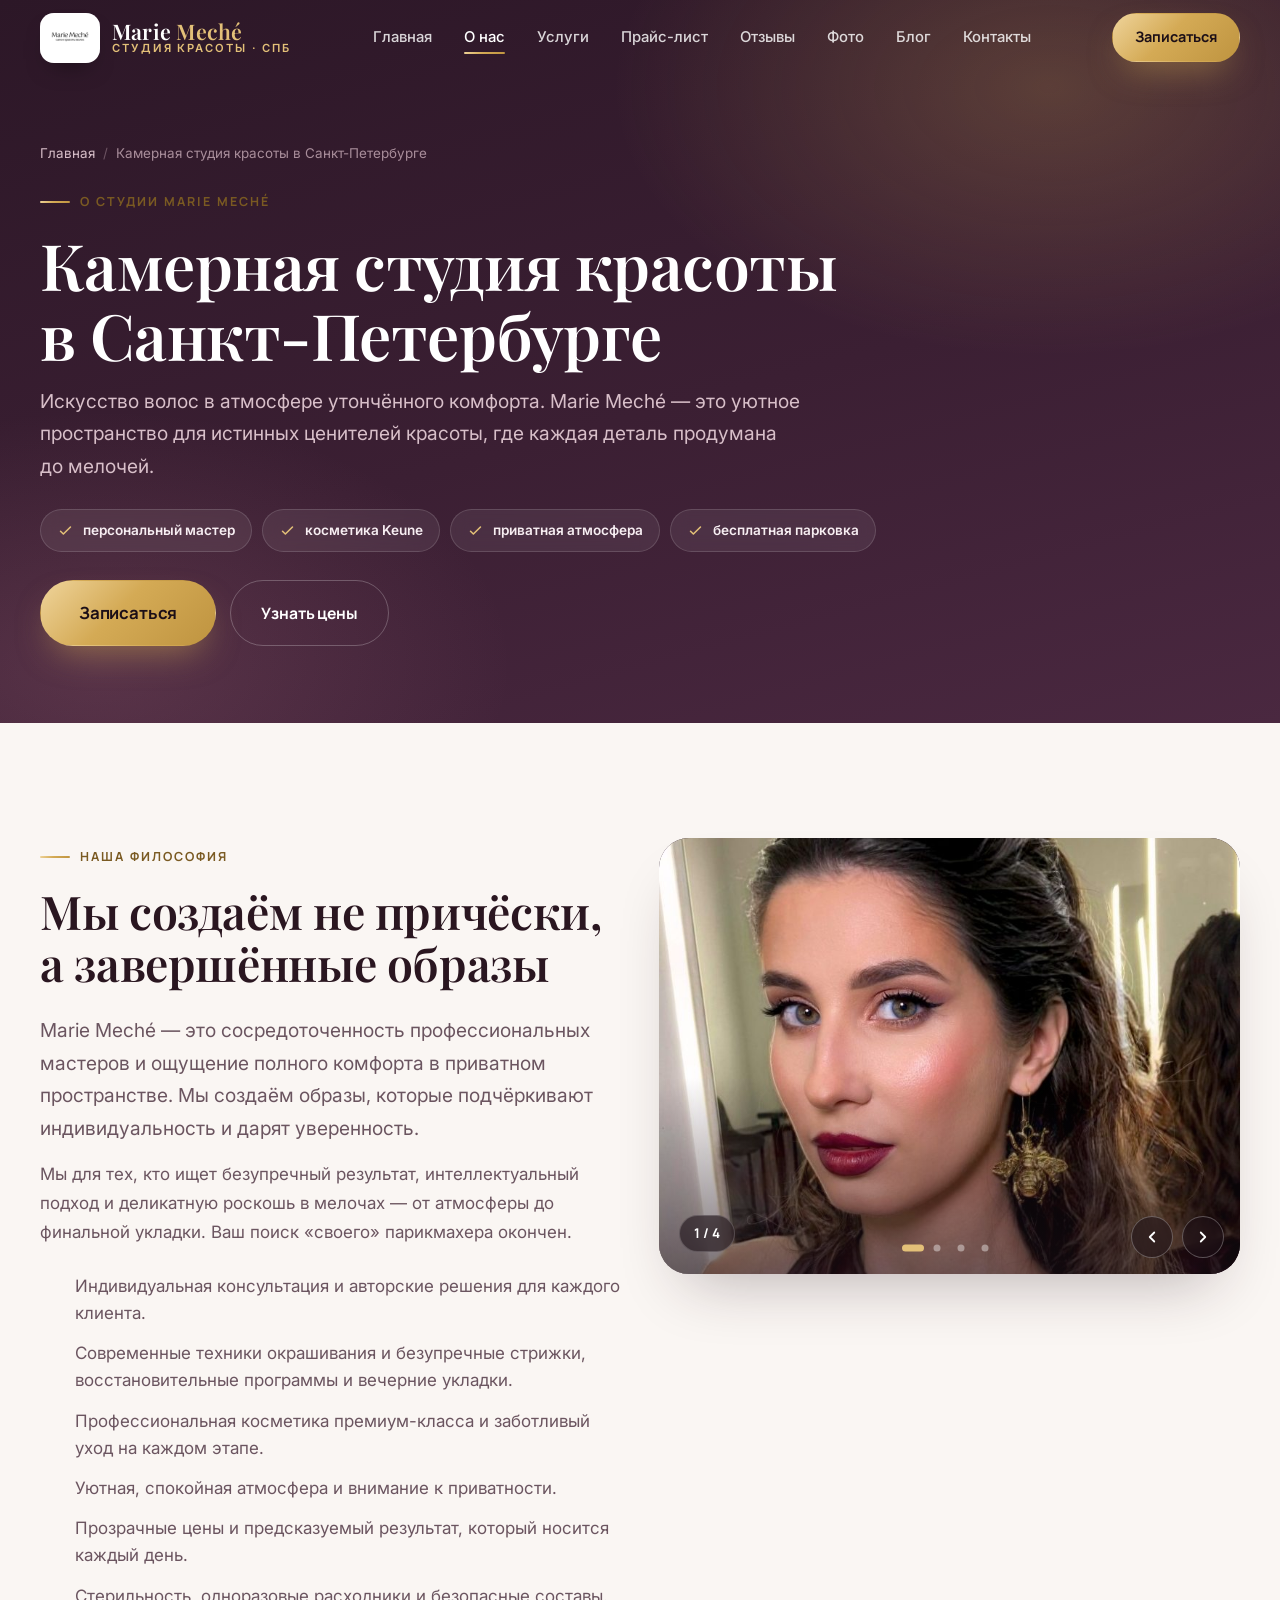
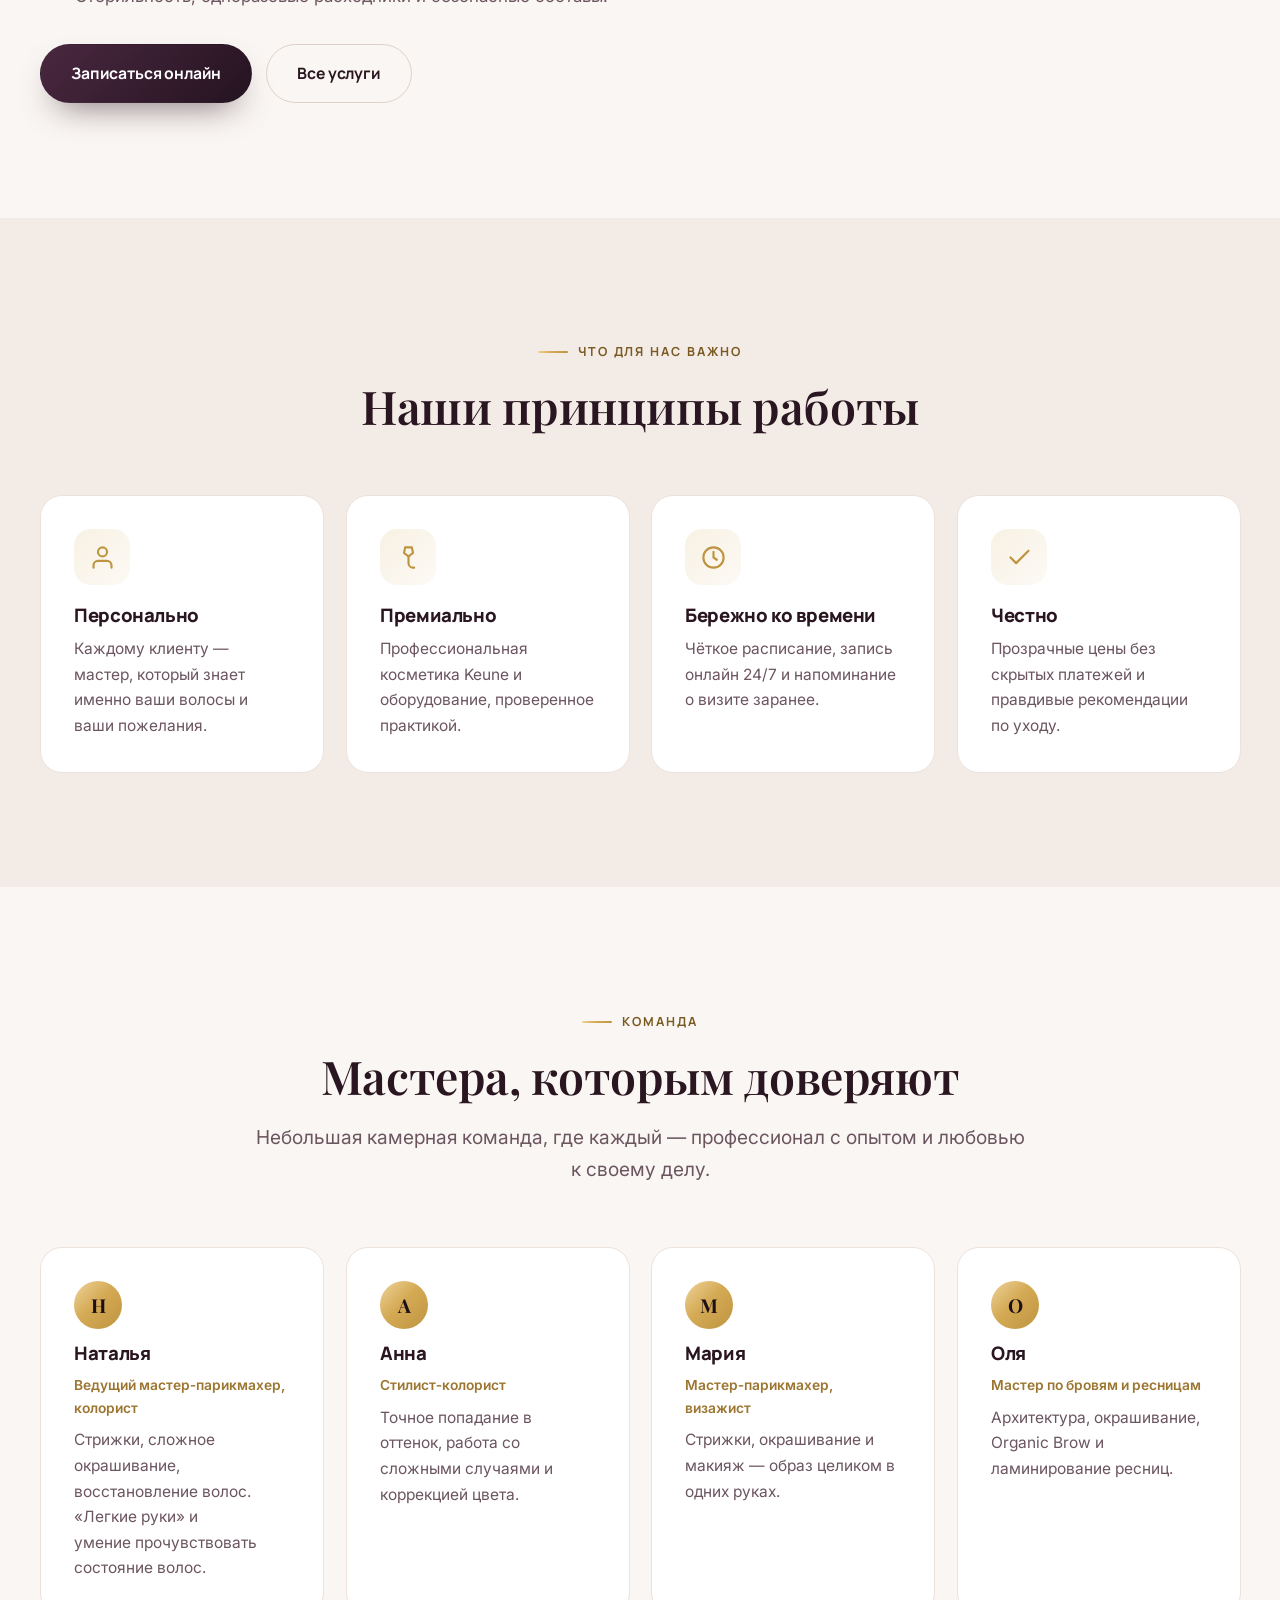
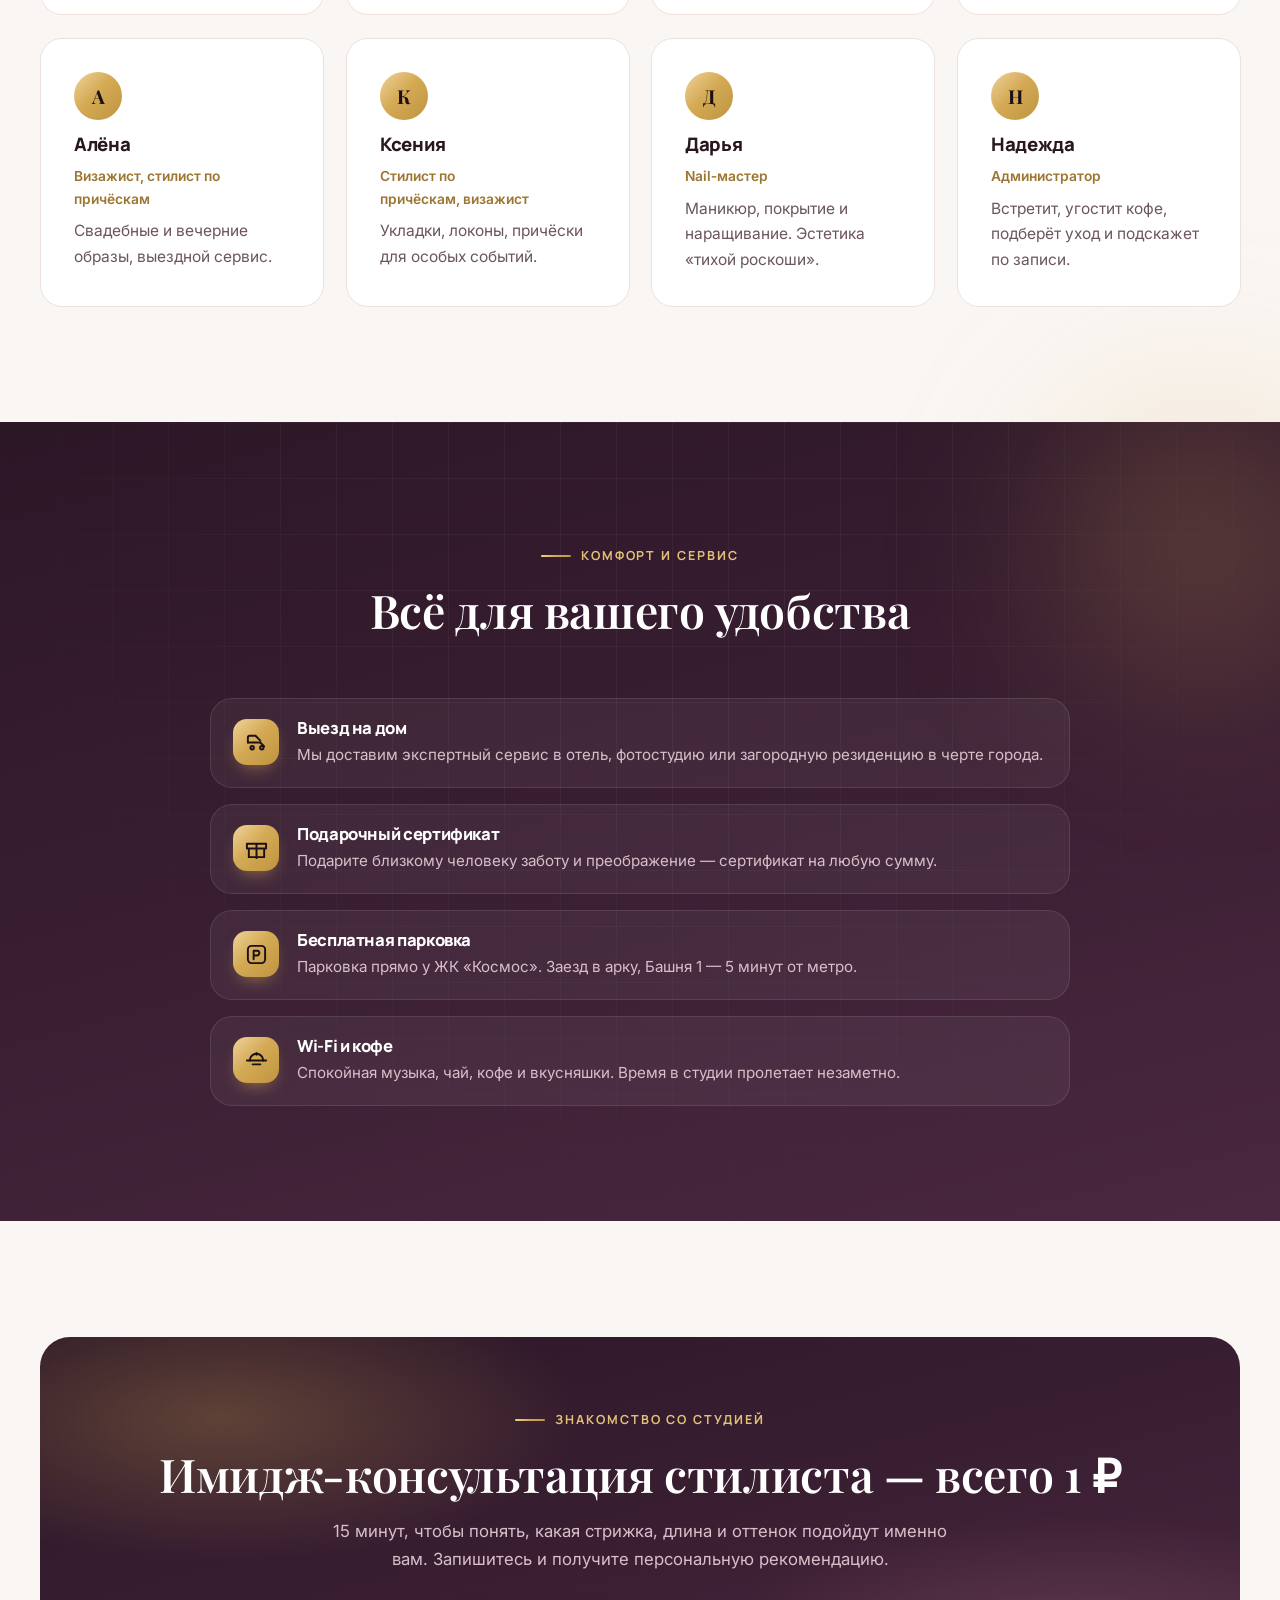
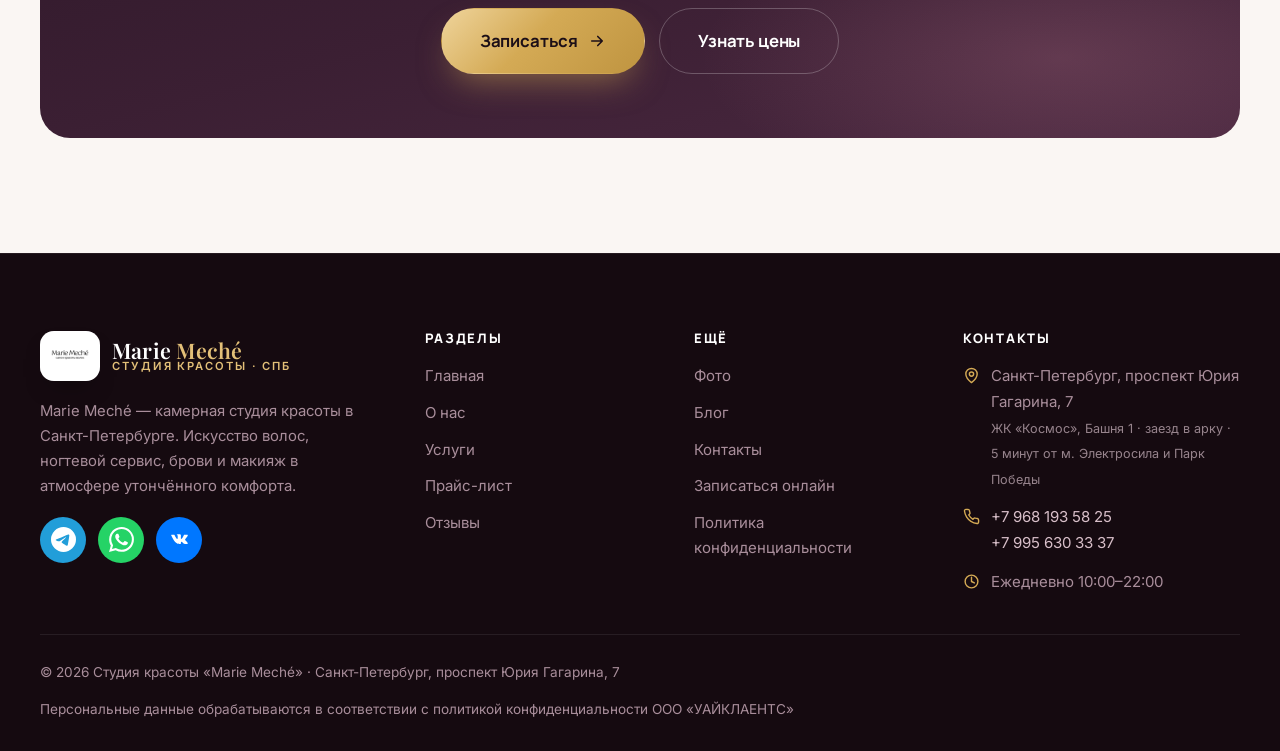
==== commit 4817b8d1: "feat: footer messenger logos (Telegram/WhatsApp/VK) + 50 gallery photos on photo page" ====
--- a/about.html
+++ b/about.html
@@ -9,7 +9,7 @@
   <link rel="preconnect" href="https://fonts.googleapis.com">
   <link rel="preconnect" href="https://fonts.gstatic.com" crossorigin>
   <link href="https://fonts.googleapis.com/css2?family=Manrope:wght@500;600;700;800&family=Inter:wght@400;500;600;700&family=Playfair+Display:ital,wght@0,500;0,600;0,700;1,500&display=swap" rel="stylesheet">
-  <link rel="stylesheet" href="css/style.css?v=20261015">
+  <link rel="stylesheet" href="css/style.css?v=20261016">
   <link rel="icon" href="img/logo.png">
   <link rel="apple-touch-icon" href="img/logo.png">
   <link rel="canonical" href="https://system785.github.io/marie-meche/about.html">
@@ -234,9 +234,9 @@
       </a>
         <p class="footer-about">Marie Meché — камерная студия красоты в Санкт-Петербурге. Искусство волос, ногтевой сервис, брови и макияж в атмосфере утончённого комфорта.</p>
         <div class="socials" style="margin-top:18px">
-          <a class="social-btn" href="https://t.me/mariemechee" target="_blank" rel="noopener">Telegram</a>
-          <a class="social-btn" href="https://wa.me/79956303337" target="_blank" rel="noopener">WhatsApp</a>
-          <a class="social-btn" href="https://vk.ru/marie_meche" target="_blank" rel="noopener">ВКонтакте</a>
+          <a class="social-btn tg" href="https://t.me/mariemechee" target="_blank" rel="noopener" title="Telegram" aria-label="Мы в Telegram"><svg viewBox="0 0 24 24" fill="currentColor" aria-hidden="true" focusable="false"><path d="M11.944 0A12 12 0 0 0 0 12a12 12 0 0 0 12 12 12 12 0 0 0 12-12A12 12 0 0 0 12 0a12 12 0 0 0-.056 0zm4.962 7.224c.1-.002.321.023.465.14a.506.506 0 0 1 .171.325c.016.093.036.306.02.472-.18 1.898-.962 6.502-1.36 8.627-.168.9-.499 1.201-.82 1.23-.696.065-1.225-.46-1.9-.902-1.056-.693-1.653-1.124-2.678-1.8-1.185-.78-.417-1.21.258-1.91.177-.184 3.247-2.977 3.307-3.23.007-.032.014-.15-.056-.212s-.174-.041-.249-.024c-.106.024-1.793 1.14-5.061 3.345-.48.33-.913.49-1.302.48-.428-.008-1.252-.241-1.865-.44-.752-.245-1.349-.374-1.297-.789.027-.216.325-.437.893-.663 3.498-1.524 5.83-2.529 6.998-3.014 3.332-1.386 4.025-1.627 4.476-1.635z"/></svg><span class="sr-only">Telegram</span></a>
+          <a class="social-btn wa" href="https://wa.me/79956303337" target="_blank" rel="noopener" title="WhatsApp" aria-label="Мы в WhatsApp"><svg viewBox="0 0 24 24" fill="currentColor" aria-hidden="true" focusable="false"><path d="M17.472 14.382c-.297-.149-1.758-.867-2.03-.967-.273-.099-.471-.148-.67.15-.197.297-.767.966-.94 1.164-.173.199-.347.223-.644.075-.297-.15-1.255-.463-2.39-1.475-.883-.788-1.48-1.761-1.653-2.059-.173-.297-.018-.458.13-.606.134-.133.298-.347.446-.52.149-.174.198-.298.298-.497.099-.198.05-.371-.025-.52-.075-.149-.669-1.612-.916-2.207-.242-.579-.487-.5-.669-.51-.173-.008-.371-.01-.57-.01-.198 0-.52.074-.792.372-.272.297-1.04 1.016-1.04 2.479 0 1.462 1.065 2.875 1.213 3.074.149.198 2.096 3.2 5.077 4.487.709.306 1.262.489 1.694.625.712.227 1.36.195 1.871.118.571-.085 1.758-.719 2.006-1.413.248-.694.248-1.289.173-1.413-.074-.124-.272-.198-.57-.347m-5.421 7.403h-.004a9.87 9.87 0 01-5.031-1.378l-.361-.214-3.741.982.998-3.648-.235-.374a9.86 9.86 0 01-1.51-5.26c.001-5.45 4.436-9.884 9.888-9.884 2.64 0 5.122 1.03 6.988 2.898a9.825 9.825 0 012.893 6.994c-.003 5.45-4.437 9.884-9.885 9.884m8.413-18.297A11.815 11.815 0 0012.05 0C5.495 0 .16 5.335.157 11.892c0 2.096.547 4.142 1.588 5.945L.057 24l6.305-1.654a11.882 11.882 0 005.683 1.448h.005c6.554 0 11.89-5.335 11.893-11.893a11.821 11.821 0 00-3.48-8.413Z"/></svg><span class="sr-only">WhatsApp</span></a>
+          <a class="social-btn vk" href="https://vk.ru/marie_meche" target="_blank" rel="noopener" title="ВКонтакте" aria-label="Мы во ВКонтакте"><svg viewBox="0 0 24 24" fill="currentColor" aria-hidden="true" focusable="false"><path d="M12.785 16.241s.288-.032.436-.194c.136-.148.132-.427.132-.427s-.02-1.304.576-1.496c.588-.19 1.341 1.26 2.14 1.818.605.422 1.064.33 1.064.33l2.137-.03s1.117-.071.587-.964c-.043-.073-.308-.661-1.588-1.87-1.34-1.264-1.16-1.059.454-3.246.983-1.332 1.376-2.145 1.253-2.493-.117-.332-.84-.244-.84-.244l-2.406.015s-.178-.025-.31.056c-.13.079-.212.262-.212.262s-.382 1.03-.89 1.907c-1.07 1.85-1.499 1.948-1.674 1.832-.407-.267-.305-1.075-.305-1.649 0-1.793.267-2.54-.521-2.733-.262-.065-.454-.107-1.123-.114-.858-.009-1.585.003-1.996.208-.274.136-.485.44-.356.457.159.022.519.099.71.363.246.341.237 1.107.237 1.107s.142 2.11-.33 2.371c-.325.18-.77-.187-1.725-1.865-.489-.859-.859-1.81-.859-1.81s-.07-.176-.198-.272c-.154-.115-.37-.151-.37-.151l-2.286.015s-.343.01-.469.161c-.112.135-.009.413-.009.413s1.79 4.258 3.817 6.403c1.858 1.967 3.968 1.838 3.968 1.838z"/></svg><span class="sr-only">ВКонтакте</span></a>
         </div>
       </div>
 
@@ -285,6 +285,6 @@
   <svg viewBox="0 0 24 24" fill="none" stroke="currentColor" stroke-width="2.4" stroke-linecap="round" stroke-linejoin="round"><path d="m6 15 6-6 6 6"/></svg>
 </button>
 
-<script src="js/main.js?v=20261015"></script>
+<script src="js/main.js?v=20261016"></script>
 </body>
 </html>
--- a/css/style.css
+++ b/css/style.css
@@ -1427,25 +1427,34 @@
 .social-btn {
   display: inline-flex;
   align-items: center;
-  gap: 10px;
-  padding: 13px 22px;
-  border-radius: var(--r-pill);
-  background: var(--surface);
-  border: 1px solid var(--line);
-  font-family: var(--font-display);
-  font-weight: 700;
-  font-size: .93rem;
-  color: var(--ink);
-  transition: transform .4s var(--ease), background .4s, color .4s, border-color .4s, box-shadow .4s;
-}
-.social-btn svg { width: 20px; height: 20px; }
-.social-btn img { width: 20px; height: 20px; border-radius: 6px; display: block; }
+  justify-content: center;
+  width: 46px;
+  height: 46px;
+  border-radius: 50%;
+  color: #fff;
+  border: 0;
+  position: relative;
+  transition: transform .4s var(--ease), filter .4s, box-shadow .4s;
+}
+.social-btn svg { width: 25px; height: 25px; display: block; }
+.social-btn.tg { background: #229ED9; }
+.social-btn.wa { background: #25D366; }
+.social-btn.vk { background: #0077FF; }
 .social-btn:hover {
   transform: translateY(-4px);
-  background: var(--grad-amber);
-  color: var(--night-900);
-  border-color: transparent;
-  box-shadow: var(--sh-amber);
+  filter: brightness(1.08);
+  box-shadow: 0 10px 24px rgba(0, 0, 0, .32);
+}
+.social-btn:focus-visible { outline: 2px solid var(--amber-400); outline-offset: 3px; }
+
+.sr-only {
+  position: absolute;
+  width: 1px; height: 1px;
+  padding: 0; margin: -1px;
+  overflow: hidden;
+  clip: rect(0 0 0 0);
+  white-space: nowrap;
+  border: 0;
 }
 
 .company-card {
